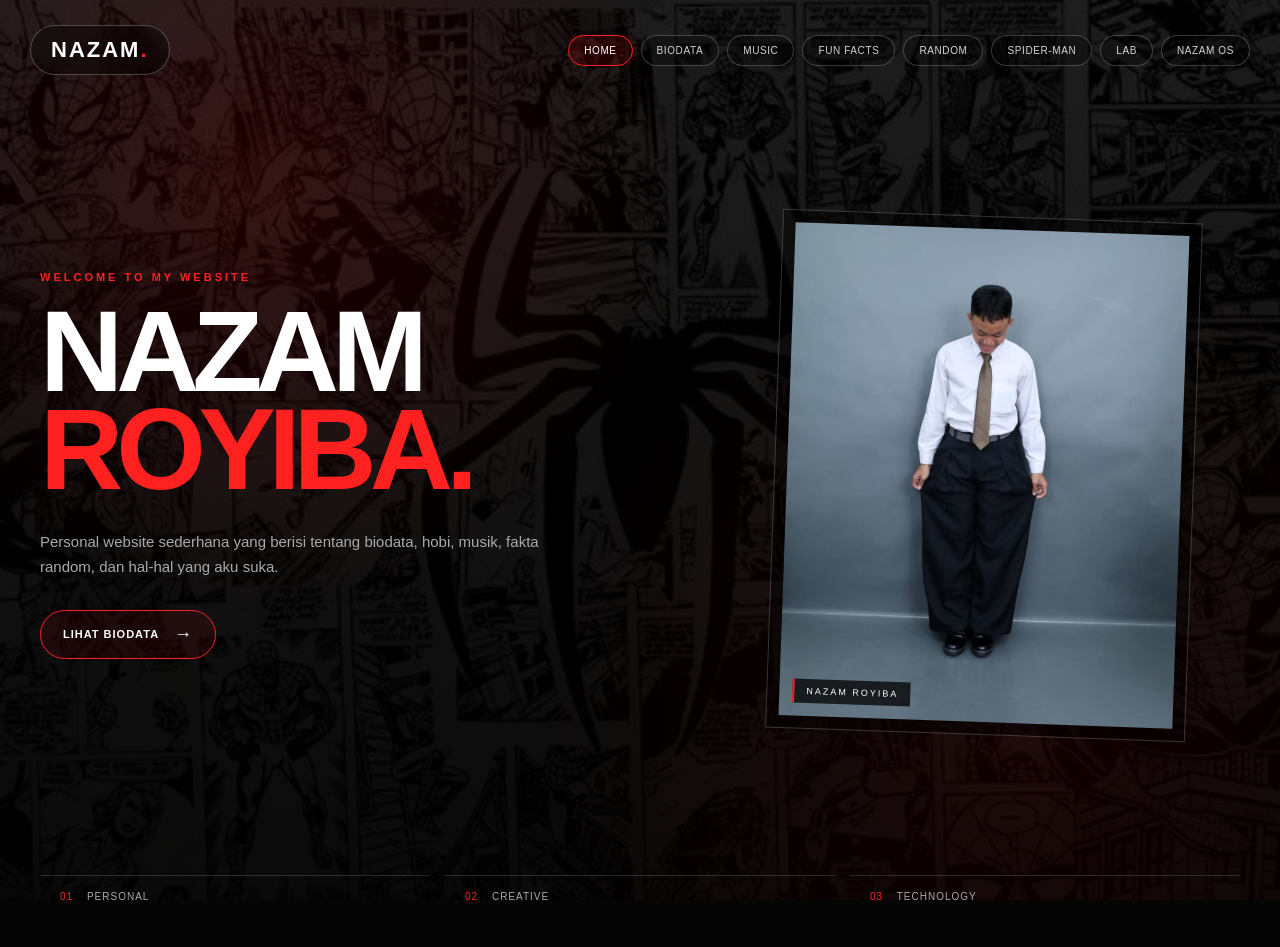
==== index.html @ 6aa71394 "Add files via upload" ====
<!DOCTYPE html>
<html lang="id">
<head>
    <meta charset="UTF-8">
    <meta name="viewport" content="width=device-width, initial-scale=1.0">

    <title>NAZAM. | Home</title>

    <link rel="stylesheet" href="style.css">
</head>

<body>

<header class="header">

    <div class="logo">
        NAZAM<span>.</span>
    </div>

    <nav class="navbar">
        <a href="index.html" class="active">HOME</a>
        <a href="biodata.html">BIODATA</a>
        <a href="music.html">MUSIC</a>
        <a href="funfacts.html">FUN FACTS</a>
        <a href="random.html">RANDOM</a>
        <a href="spiderman.html">SPIDER-MAN</a>
        <a href="experiment.html">LAB</a>
        <a href="os.html">NAZAM OS</a>
    </nav>

</header>


<main class="home">

    <section class="home-hero">

        <div class="home-text">

            <p class="small-text">
                WELCOME TO MY WEBSITE
            </p>

            <h1>
                NAZAM<br>
                <span>ROYIBA.</span>
            </h1>

            <p class="home-description">
                Personal website sederhana yang berisi tentang
                biodata, hobi, musik, fakta random, dan hal-hal
                yang aku suka.
            </p>

            <a href="biodata.html" class="bio-button">
                LIHAT BIODATA
                <span>→</span>
            </a>

        </div>


        <div class="home-image">

            <div class="image-frame">

                <img src="image.png" alt="Foto Nazam">

                <div class="image-label">
                    NAZAM ROYIBA
                </div>

            </div>

        </div>

    </section>


    <section class="home-bottom">

        <div>
            <span>01</span>
            PERSONAL
        </div>

        <div>
            <span>02</span>
            CREATIVE
        </div>

        <div>
            <span>03</span>
            TECHNOLOGY
        </div>

    </section>

</main>


<script src="script.js"></script>

</body>
</html>
---- style.css ----
/* =====================================================
   NAZAM WEBSITE
   GLOBAL CSS
   LAPTOP + TABLET + HP
===================================================== */

* {
    margin: 0;
    padding: 0;
    box-sizing: border-box;
}

html {
    scroll-behavior: smooth;
}

body {
    min-height: 100vh;

    color: white;

    font-family:
        Arial,
        Helvetica,
        sans-serif;

    background: #050505;

    overflow-x: hidden;
}


/* =====================================================
   BACKGROUND
===================================================== */

body::before {
    content: "";

    position: fixed;
    inset: 0;

    background:
        linear-gradient(
            rgba(0,0,0,.70),
            rgba(0,0,0,.90)
        ),
        url("./spiderman-bg.jpg");

    background-size: cover;
    background-position: center;

    z-index: -2;
}


body::after {
    content: "";

    position: fixed;
    inset: 0;

    background:
        radial-gradient(
            circle at 20% 20%,
            rgba(255,0,0,.13),
            transparent 35%
        ),
        radial-gradient(
            circle at 80% 80%,
            rgba(255,0,0,.08),
            transparent 40%
        );

    z-index: -1;

    pointer-events: none;
}


/* =====================================================
   HEADER
===================================================== */

.header {

    width: min(
        1320px,
        calc(100% - 60px)
    );

    margin: 25px auto 0;

    display: flex;

    align-items: center;

    justify-content: space-between;

    gap: 20px;

    position: relative;

    z-index: 100;
}


/* LOGO */

.logo {

    flex-shrink: 0;

    color: white;

    font-size: 22px;

    font-weight: 700;

    letter-spacing: 2px;

    padding: 11px 20px;

    border:
        1px solid
        rgba(255,255,255,.25);

    border-radius: 30px;

    background:
        rgba(0,0,0,.35);

    backdrop-filter: blur(10px);
}


.logo span {
    color: #ff2020;
}


/* NAVBAR */

.navbar {

    display: flex;

    align-items: center;

    justify-content: flex-end;

    gap: 8px;

    margin-left: auto;

    overflow-x: auto;

    scrollbar-width: none;
}


.navbar::-webkit-scrollbar {
    display: none;
}


.navbar a {

    flex-shrink: 0;

    color:
        rgba(255,255,255,.82);

    text-decoration: none;

    font-size: 10px;

    letter-spacing: .6px;

    padding: 9px 15px;

    border:
        1px solid
        rgba(255,255,255,.22);

    border-radius: 25px;

    background:
        rgba(0,0,0,.28);

    transition: .25s ease;
}


.navbar a:hover,
.navbar a.active {

    color: white;

    border-color: #ff2020;

    background:
        rgba(255,0,0,.12);

    box-shadow:
        0 0 15px
        rgba(255,0,0,.22);
}


/* =====================================================
   HOME
===================================================== */

.home {

    width: min(
        1200px,
        calc(100% - 60px)
    );

    margin: auto;
}


.home-hero {

    min-height:
        calc(100vh - 100px);

    display: grid;

    grid-template-columns:
        1.1fr .9fr;

    align-items: center;

    gap: 60px;
}


/* TEXT */

.home-text {
    padding-bottom: 20px;
}


.small-text {

    color: #ff2020;

    font-size: 11px;

    font-weight: 700;

    letter-spacing: 3px;

    margin-bottom: 20px;
}


.home-text h1 {

    font-size:
        clamp(60px, 9vw, 125px);

    line-height: .85;

    letter-spacing: -7px;
}


.home-text h1 span {
    color: #ff2020;
}


.home-description {

    max-width: 520px;

    margin-top: 30px;

    color: #aaa;

    line-height: 1.7;

    font-size: 15px;
}


/* BUTTON */

.bio-button {

    display: inline-flex;

    align-items: center;

    gap: 15px;

    margin-top: 30px;

    padding: 13px 22px;

    color: white;

    text-decoration: none;

    font-size: 11px;

    font-weight: 700;

    letter-spacing: 1px;

    border:
        1px solid #ff2020;

    border-radius: 30px;

    background:
        rgba(255,0,0,.08);

    transition: .3s ease;
}


.bio-button span {
    font-size: 18px;
}


.bio-button:hover {

    background: #ff2020;

    box-shadow:
        0 0 25px
        rgba(255,0,0,.35);

    transform:
        translateY(-2px);
}


/* =====================================================
   HOME IMAGE
===================================================== */

.home-image {

    display: flex;

    justify-content: center;
}


.image-frame {

    width: min(
        420px,
        100%
    );

    position: relative;

    padding: 12px;

    border:
        1px solid
        rgba(255,255,255,.2);

    background:
        rgba(0,0,0,.4);

    transform:
        rotate(2deg);

    transition: .4s ease;
}


.image-frame:hover {

    transform:
        rotate(0deg)
        scale(1.02);

    border-color:
        #ff2020;
}


.image-frame img {

    width: 100%;

    aspect-ratio: 4 / 5;

    object-fit: cover;

    display: block;

    filter:
        saturate(.9)
        contrast(1.05);
}


.image-label {

    position: absolute;

    left: 25px;

    bottom: 25px;

    padding: 7px 12px;

    font-size: 9px;

    letter-spacing: 2px;

    background:
        rgba(0,0,0,.75);

    border-left:
        2px solid #ff2020;
}


/* =====================================================
   HOME BOTTOM
===================================================== */

.home-bottom {

    display: grid;

    grid-template-columns:
        repeat(3,1fr);

    gap: 15px;

    padding-bottom: 30px;
}


.home-bottom div {

    padding: 15px 20px;

    border-top:
        1px solid
        rgba(255,255,255,.15);

    color: #aaa;

    font-size: 10px;

    letter-spacing: 1px;
}


.home-bottom span {

    color: #ff2020;

    margin-right: 10px;
}


/* =====================================================
   CARD GLOBAL
===================================================== */

.card {

    background:
        rgba(10,10,10,.68);

    border:
        1px solid
        rgba(255,255,255,.12);

    border-radius: 18px;

    padding: 25px;

    backdrop-filter:
        blur(12px);

    transition: .3s ease;
}


.card:hover {

    border-color:
        rgba(255,30,30,.5);

    transform:
        translateY(-4px);

    box-shadow:
        0 10px 35px
        rgba(0,0,0,.4);
}


/* =====================================================
   IMAGE GLOBAL
===================================================== */

img {

    max-width: 100%;

    height: auto;

    display: block;
}


/* =====================================================
   TABLET
===================================================== */

@media (max-width: 1000px) {

    .header {

        width:
            calc(100% - 40px);

        flex-direction:
            column;

        align-items:
            stretch;

        gap: 15px;
    }


    .logo {

        align-self:
            flex-start;
    }


    .navbar {

        width: 100%;

        justify-content:
            flex-start;

        margin-left: 0;

        padding-bottom: 5px;
    }


    .home {

        width:
            calc(100% - 40px);
    }


    .home-hero {

        gap: 35px;
    }
}


/* =====================================================
   HP
===================================================== */

@media (max-width: 700px) {

    body {
        font-size: 14px;
    }


    .header {

        width:
            calc(100% - 24px);

        margin-top: 15px;

        gap: 12px;
    }


    .logo {

        font-size: 18px;

        padding:
            9px 16px;
    }


    .navbar {

        gap: 6px;

        justify-content:
            flex-start;
    }


    .navbar a {

        font-size: 8px;

        padding:
            8px 11px;

        letter-spacing:
            .4px;
    }


    .home {

        width:
            calc(100% - 24px);
    }


    .home-hero {

        min-height:
            auto;

        display: flex;

        flex-direction:
            column;

        align-items:
            stretch;

        gap: 45px;

        padding:
            65px 0 40px;
    }


    .home-text {
        text-align:
            center;
    }


    .small-text {
        font-size: 9px;

        letter-spacing: 2px;
    }


    .home-text h1 {

        font-size:
            clamp(
                55px,
                18vw,
                90px
            );

        letter-spacing:
            -5px;
    }


    .home-description {

        margin:
            25px auto 0;

        max-width:
            450px;

        font-size:
            13px;
    }


    .bio-button {
        margin-top: 25px;
    }


    .home-image {

        width: 100%;
    }


    .image-frame {

        width:
            min(330px, 90%);

        margin:
            auto;
    }


    .home-bottom {

        grid-template-columns:
            1fr;

        padding-bottom:
            25px;
    }
}


/* =====================================================
   HP KECIL
===================================================== */

@media (max-width: 380px) {

    .header {

        width:
            calc(100% - 18px);
    }


    .home {

        width:
            calc(100% - 18px);
    }


    .logo {

        font-size:
            16px;
    }


    .navbar a {

        font-size:
            7px;

        padding:
            7px 9px;
    }
}
/* =====================================================
   ULTIMATE EASTER EGG
   ===================================================== */

#secretOverlay {

    position: fixed;

    inset: 0;

    z-index: 999999;

    display: flex;

    align-items: center;

    justify-content: center;

    background:
        radial-gradient(
            circle,
            rgba(120,0,0,.25),
            #000 65%
        );

    animation: secretAppear .4s ease forwards;

}


/* CRT SCANLINES */

#secretOverlay::before {

    content: "";

    position: absolute;

    inset: 0;

    pointer-events: none;

    background:
        repeating-linear-gradient(
            0deg,
            rgba(255,255,255,.025) 0px,
            rgba(255,255,255,.025) 1px,
            transparent 1px,
            transparent 4px
        );

}


/* RED FLASH */

#secretOverlay::after {

    content: "";

    position: absolute;

    inset: 0;

    background: #ff0000;

    opacity: 0;

    animation: secretFlash 4s;
}


/* TERMINAL */

.secret-terminal {

    position: relative;

    z-index: 5;

    width: min(650px, calc(100% - 40px));

    padding: 30px;

    border: 1px solid rgba(255,0,0,.5);

    background: rgba(5,0,0,.92);

    box-shadow:
        0 0 30px rgba(255,0,0,.3),
        0 0 100px rgba(255,0,0,.1);

    animation: terminalEnter .8s cubic-bezier(.2,.8,.2,1);
}


/* TOP */

.secret-top {

    display: flex;

    justify-content: space-between;

    padding-bottom: 15px;

    border-bottom: 1px solid rgba(255,0,0,.2);

    color: #ff3030;

    font-family: monospace;

    font-size: 9px;

    letter-spacing: 2px;
}


/* CONTENT */

.secret-content {

    padding: 45px 10px;

    font-family: monospace;

    line-height: 2;

    color: #888;

}


.secret-symbol {

    margin-bottom: 30px;

    color: #ff2020;

    font-size: 70px;

    text-align: center;

    text-shadow:
        0 0 15px #ff2020,
        0 0 50px rgba(255,0,0,.7);

    animation:
        secretPulse 1s infinite,
        secretSpin 4s linear infinite;
}


.secret-line {

    opacity: 0;

    animation: lineAppear .5s forwards;
}


.secret-line:nth-child(2) {
    animation-delay: .7s;
}

.secret-line:nth-child(3) {
    animation-delay: 1.3s;
}

.secret-line:nth-child(4) {
    animation-delay: 1.9s;
}


.secret-warning {

    margin-top: 20px;

    color: #ff2020;

    opacity: 0;

    text-shadow: 0 0 10px #ff2020;

    animation: warningAppear .5s 2.6s forwards;
}


/* LOADING */

.secret-loading {

    height: 3px;

    background: #160000;

    overflow: hidden;
}


.secret-loading i {

    display: block;

    width: 0%;

    height: 100%;

    background: #ff2020;

    box-shadow: 0 0 15px #ff2020;

    animation: secretLoading 4s linear forwards;
}


/* GLITCH */

.secret-glitch {

    animation: screenGlitch .15s infinite;
}


/* ANIMATIONS */

@keyframes secretAppear {

    from {
        opacity: 0;
    }

    to {
        opacity: 1;
    }

}


@keyframes terminalEnter {

    from {
        transform:
            scale(.7)
            translateY(30px);

        filter: blur(15px);

        opacity: 0;
    }

    to {
        transform:
            scale(1)
            translateY(0);

        filter: blur(0);

        opacity: 1;
    }

}


@keyframes secretFlash {

    0%, 10%, 20%, 30%, 100% {
        opacity: 0;
    }

    5%, 15% {
        opacity: .08;
    }

}


@keyframes secretPulse {

    50% {
        transform: scale(1.15);
    }

}


@keyframes secretSpin {

    to {
        transform: rotate(360deg);
    }

}


@keyframes lineAppear {

    to {
        opacity: 1;
    }

}


@keyframes warningAppear {

    to {
        opacity: 1;
    }

}


@keyframes secretLoading {

    to {
        width: 100%;
    }

}


@keyframes screenGlitch {

    0% {
        transform: translate(0);
    }

    25% {
        transform: translate(-2px, 1px);
    }

    50% {
        transform: translate(2px, -1px);
    }

    75% {
        transform: translate(-1px, -2px);
    }

    100% {
        transform: translate(0);
    }

}
/* =====================================================
   NAZAM // ULTIMATE SECRET EVENT
   ===================================================== */

#ultimateSecret {

    position: fixed;

    inset: 0;

    z-index: 9999999;

    overflow: hidden;

    background:
        radial-gradient(
            circle at center,
            #180000 0%,
            #050000 35%,
            #000 75%
        );

    color: white;

    font-family: monospace;

    animation: secretFadeIn .4s ease;
}


/* ===============================
   SCANLINES
   =============================== */

.secret-noise {

    position: absolute;

    inset: 0;

    pointer-events: none;

    opacity: .2;

    background:
        repeating-linear-gradient(
            0deg,
            transparent 0px,
            transparent 3px,
            rgba(255,255,255,.04) 4px
        );

    animation: noiseMove .15s infinite;
}


@keyframes noiseMove {

    0% {
        transform: translateY(0);
    }

    50% {
        transform: translateY(2px);
    }

    100% {
        transform: translateY(0);
    }

}


/* ===============================
   RED SCAN
   =============================== */

.secret-scan {

    position: absolute;

    width: 100%;

    height: 2px;

    top: -10px;

    background: #ff2020;

    box-shadow:
        0 0 10px #ff2020,
        0 0 40px #ff2020,
        0 0 100px rgba(255,0,0,.8);

    animation: scanScreen 2.5s linear infinite;
}


@keyframes scanScreen {

    to {
        top: 110%;
    }

}


/* ===============================
   GRID
   =============================== */

.secret-grid {

    position: absolute;

    inset: -50%;

    opacity: .12;

    background-image:
        linear-gradient(
            rgba(255,0,0,.3) 1px,
            transparent 1px
        ),
        linear-gradient(
            90deg,
            rgba(255,0,0,.3) 1px,
            transparent 1px
        );

    background-size: 60px 60px;

    transform:
        perspective(400px)
        rotateX(60deg);

    animation: gridMove 5s linear infinite;
}


@keyframes gridMove {

    to {
        transform:
            perspective(400px)
            rotateX(60deg)
            translateY(60px);
    }

}


/* ===============================
   TOP BAR
   =============================== */

.secret-top-bar {

    position: absolute;

    top: 25px;

    left: 30px;
    right: 30px;

    display: flex;

    justify-content: space-between;

    color: #ff3030;

    font-size: 9px;

    letter-spacing: 3px;

    opacity: .7;
}


/* ===============================
   CENTER REACTOR
   =============================== */

.secret-center {

    position: absolute;

    top: 50%;
    left: 50%;

    width: 400px;
    height: 400px;

    transform:
        translate(-50%, -50%);

    display: grid;

    place-items: center;
}


.secret-ring {

    position: absolute;

    border-radius: 50%;

    border: 1px solid rgba(255,0,0,.3);
}


.ring-a {

    width: 180px;
    height: 180px;

    border-top-color: #ff2020;

    animation:
        secretSpin 3s linear infinite;
}


.ring-b {

    width: 280px;
    height: 280px;

    border-right-color: #ff2020;

    border-style: dashed;

    animation:
        secretSpinReverse 6s linear infinite;
}


.ring-c {

    width: 370px;
    height: 370px;

    border-color: rgba(255,0,0,.12);

    animation:
        secretSpin 15s linear infinite;
}


.secret-target {

    width: 90px;
    height: 90px;

    border: 1px solid #ff2020;

    border-radius: 50%;

    display: grid;

    place-items: center;

    color: #ff2020;

    font-size: 35px;

    box-shadow:
        0 0 20px rgba(255,0,0,.4),
        inset 0 0 20px rgba(255,0,0,.15);

    animation: targetPulse 1s infinite;
}


@keyframes targetPulse {

    50% {
        transform: scale(1.1);

        box-shadow:
            0 0 40px rgba(255,0,0,.6),
            inset 0 0 30px rgba(255,0,0,.3);
    }

}


@keyframes secretSpin {

    to {
        transform: rotate(360deg);
    }

}


@keyframes secretSpinReverse {

    to {
        transform: rotate(-360deg);
    }

}


/* ===============================
   MESSAGE
   =============================== */

.secret-message {

    position: absolute;

    top: 20%;

    left: 0;
    right: 0;

    text-align: center;

    z-index: 5;
}


#secretAccess {

    color: #ff2020;

    font-size: clamp(30px, 6vw, 70px);

    font-weight: 900;

    letter-spacing: 8px;

    text-shadow:
        0 0 10px #ff2020,
        0 0 40px rgba(255,0,0,.5);

    animation: accessFlicker .7s infinite;
}


#secretAccess.granted {

    color: #fff;

    text-shadow:
        0 0 10px #fff,
        0 0 30px #ff2020,
        0 0 70px #ff2020;

    animation:
        accessGranted .8s ease;
}


.secret-message small {

    display: block;

    margin-top: 15px;

    color: #555;

    font-size: 9px;

    letter-spacing: 4px;
}


@keyframes accessFlicker {

    0%, 100% {
        opacity: 1;
    }

    45% {
        opacity: .4;
    }

    50% {
        opacity: 1;
    }

}


@keyframes accessGranted {

    0% {
        transform: scale(.5);
        opacity: 0;
        filter: blur(15px);
    }

    100% {
        transform: scale(1);
        opacity: 1;
        filter: blur(0);
    }

}


/* ===============================
   TERMINAL
   =============================== */

.secret-terminal {

    position: absolute;

    bottom: 35px;

    left: 35px;

    width: 330px;

    padding: 15px;

    border-left: 1px solid #ff2020;

    background: rgba(0,0,0,.5);

    color: #555;

    font-size: 8px;

    line-height: 1.9;
}


.terminal-title {

    color: #ff2020;

    margin-bottom: 8px;

    letter-spacing: 2px;
}


/* ===============================
   NAZAM
   =============================== */

.secret-name {

    position: absolute;

    right: 35px;

    bottom: 35px;

    color: white;

    font-size: 30px;

    font-weight: 900;

    letter-spacing: 5px;

    opacity: 0;

    transform: translateX(40px);

    transition: 1s ease;

}


.secret-name span {

    color: #ff2020;
}


.secret-name.show {

    opacity: 1;

    transform: translateX(0);

    text-shadow:
        0 0 15px rgba(255,0,0,.5);
}


/* ===============================
   COUNTDOWN
   =============================== */

.secret-count {

    position: absolute;

    left: 50%;

    bottom: 12%;

    transform: translateX(-50%);

    color: #ff2020;

    font-size: 14px;

    letter-spacing: 8px;

    text-shadow:
        0 0 15px #ff2020;
}


/* ===============================
   PROGRESS
   =============================== */

.secret-progress {

    position: absolute;

    bottom: 0;

    left: 0;

    width: 100%;

    height: 3px;

    background: #160000;
}


.secret-progress i {

    display: block;

    width: 0%;

    height: 100%;

    background: #ff2020;

    box-shadow:
        0 0 15px #ff2020;

    animation:
        secretProgress 8s linear forwards;
}


@keyframes secretProgress {

    to {
        width: 100%;
    }

}


/* ===============================
   FINAL GLITCH
   =============================== */

#ultimateSecret.final-glitch {

    animation:
        finalShake .08s infinite;
}


#ultimateSecret.final-glitch::after {

    content: "";

    position: absolute;

    inset: 0;

    background: white;

    opacity: 0;

    animation: finalFlash .5s;
}


@keyframes finalShake {

    0% {
        transform: translate(0);
    }

    25% {
        transform: translate(-8px, 3px);
    }

    50% {
        transform: translate(8px, -3px);
    }

    75% {
        transform: translate(-4px, -2px);
    }

    100% {
        transform: translate(0);
    }

}


@keyframes finalFlash {

    0% {
        opacity: 0;
    }

    30% {
        opacity: .8;
    }

    100% {
        opacity: 0;
    }

}


/* ===============================
   MOBILE
   =============================== */

@media (max-width: 700px) {

    .secret-center {

        width: 280px;
        height: 280px;
    }

    .ring-a {

        width: 130px;
        height: 130px;
    }

    .ring-b {

        width: 200px;
        height: 200px;
    }

    .ring-c {

        width: 270px;
        height: 270px;
    }

    .secret-terminal {

        left: 20px;
        bottom: 25px;

        width: calc(100% - 40px);

        font-size: 7px;
    }

    .secret-name {

        right: 20px;
        bottom: 150px;

        font-size: 22px;
    }

    .secret-top-bar {

        left: 15px;
        right: 15px;

        font-size: 7px;
    }

    #secretAccess {

        font-size: 30px;

        letter-spacing: 4px;
    }

}
/* =====================================================
   NAZAM // SECRET DIMENSION
   ===================================================== */

#secretDimension {

    position: fixed;

    inset: 0;

    z-index: 99999999;

    overflow: hidden;

    background:
        radial-gradient(
            circle at center,
            #180000 0%,
            #050000 28%,
            #000 70%
        );

    color: white;

    font-family: monospace;

    animation:
        dimensionAppear .8s ease;
}


/* =====================================================
   STARS
   ===================================================== */

.dimension-stars {

    position: absolute;

    inset: 0;

    background-image:

        radial-gradient(
            1px 1px,
            rgba(255,255,255,.7),
            transparent
        ),

        radial-gradient(
            1px 1px,
            rgba(255,0,0,.6),
            transparent
        );

    background-size:
        90px 90px,
        140px 140px;

    animation:
        starsMove 20s linear infinite;

    opacity: .5;
}


@keyframes starsMove {

    from {
        transform: scale(1);
    }

    to {
        transform: scale(1.2);
    }

}


/* =====================================================
   NOISE
   ===================================================== */

.dimension-noise {

    position: absolute;

    inset: 0;

    pointer-events: none;

    opacity: .15;

    background:
        repeating-linear-gradient(
            0deg,
            transparent 0px,
            transparent 3px,
            rgba(255,255,255,.05) 4px
        );

    animation:
        dimensionNoise .1s infinite;
}


@keyframes dimensionNoise {

    0% {
        transform: translateY(0);
    }

    50% {
        transform: translateY(2px);
    }

    100% {
        transform: translateY(0);
    }

}


/* =====================================================
   VIGNETTE
   ===================================================== */

.dimension-vignette {

    position: absolute;

    inset: 0;

    pointer-events: none;

    background:
        radial-gradient(
            circle,
            transparent 20%,
            rgba(0,0,0,.8) 100%
        );
}


/* =====================================================
   PORTAL
   ===================================================== */

.dimension-portal {

    position: absolute;

    top: 50%;
    left: 50%;

    width: 420px;
    height: 420px;

    transform:
        translate(-50%, -50%);

    display: grid;

    place-items: center;

    transition:
        transform 1.2s cubic-bezier(.2,.8,.1,1);
}


.portal-ring {

    position: absolute;

    border-radius: 50%;

    border: 1px solid rgba(255,0,0,.25);

    transition:
        .8s ease;
}


.portal-ring-1 {

    width: 150px;
    height: 150px;

    border-top-color:
        #ff2020;

    animation:
        portalSpin 3s linear infinite;
}


.portal-ring-2 {

    width: 260px;
    height: 260px;

    border-right-color:
        #ff2020;

    border-style: dashed;

    animation:
        portalSpinReverse 6s linear infinite;
}


.portal-ring-3 {

    width: 390px;
    height: 390px;

    border-color:
        rgba(255,0,0,.1);

    animation:
        portalSpin 15s linear infinite;
}


.portal-core {

    width: 80px;
    height: 80px;

    border-radius: 50%;

    display: grid;

    place-items: center;

    background:
        radial-gradient(
            circle,
            #ff5555,
            #500000 45%,
            #000 75%
        );

    border:
        1px solid #ff2020;

    color: white;

    font-size: 30px;

    box-shadow:

        0 0 20px #ff2020,

        0 0 60px
        rgba(255,0,0,.6),

        0 0 130px
        rgba(255,0,0,.25);

    animation:
        portalPulse 1.5s infinite;

    z-index: 5;
}


@keyframes portalSpin {

    to {
        transform:
            rotate(360deg);
    }

}


@keyframes portalSpinReverse {

    to {
        transform:
            rotate(-360deg);
    }

}


@keyframes portalPulse {

    50% {

        transform:
            scale(1.2);

        box-shadow:

            0 0 40px #ff2020,

            0 0 100px
            rgba(255,0,0,.8),

            0 0 160px
            rgba(255,0,0,.4);
    }

}


/* =====================================================
   PORTAL POWER
   ===================================================== */

.dimension-portal.portal-power {

    transform:
        translate(-50%, -50%)
        scale(1.2);
}


.dimension-portal.portal-power
.portal-ring {

    border-color:
        rgba(255,0,0,.8);

    box-shadow:
        0 0 20px rgba(255,0,0,.5);
}


/* =====================================================
   PORTAL OPEN
   ===================================================== */

.dimension-portal.portal-open {

    transform:
        translate(-50%, -50%)
        scale(8);

    filter:
        blur(2px);
}


.dimension-portal.portal-open
.portal-core {

    box-shadow:

        0 0 50px white,

        0 0 150px #ff2020,

        0 0 300px #ff2020;
}


/* =====================================================
   STATUS
   ===================================================== */

.dimension-status {

    position: absolute;

    top: 35px;

    left: 50%;

    transform:
        translateX(-50%);

    color: #ff2020;

    font-size: 9px;

    letter-spacing: 5px;

    white-space: nowrap;

    opacity: .7;
}


/* =====================================================
   MAIN MESSAGE
   ===================================================== */

.dimension-message {

    position: absolute;

    top: 18%;

    left: 0;
    right: 0;

    text-align: center;

    z-index: 10;
}


#dimensionText {

    font-size:
        clamp(25px, 5vw, 65px);

    font-weight: 900;

    letter-spacing: 5px;

    color: #555;

    transition:
        1s ease;
}


#dimensionText.dimension-reveal {

    color: white;

    text-shadow:

        0 0 10px white,

        0 0 30px #ff2020,

        0 0 80px rgba(255,0,0,.7);
}


.dimension-message small {

    display: block;

    margin-top: 18px;

    color: #555;

    font-size: 8px;

    letter-spacing: 4px;
}


/* =====================================================
   TERMINAL
   ===================================================== */

.dimension-terminal {

    position: absolute;

    left: 30px;

    bottom: 30px;

    width: 360px;

    padding: 18px;

    border-left:
        1px solid #ff2020;

    background:
        rgba(0,0,0,.55);

    color: #555;

    font-size: 8px;

    line-height: 1.9;

    z-index: 20;
}


.dimension-terminal-title {

    color: #ff2020;

    margin-bottom: 10px;

    letter-spacing: 3px;
}


/* =====================================================
   SECRET ID
   ===================================================== */

.dimension-id {

    position: absolute;

    right: 30px;

    bottom: 30px;

    color: #333;

    font-size: 9px;

    letter-spacing: 4px;
}


/* =====================================================
   SCAN LINE
   ===================================================== */

.dimension-scan-line {

    position: absolute;

    left: 0;

    width: 100%;

    height: 1px;

    background: #ff2020;

    box-shadow:
        0 0 20px #ff2020;

    animation:
        dimensionScan 3s linear infinite;

    opacity: .5;
}


@keyframes dimensionScan {

    from {
        top: -5%;
    }

    to {
        top: 105%;
    }

}


/* =====================================================
   FINAL
   ===================================================== */

#dimensionFinal {

    position: absolute;

    inset: 0;

    display: grid;

    place-items: center;

    z-index: 50;

    pointer-events: none;

    opacity: 0;

    transform:
        scale(.5);

    transition:
        1s ease;
}


#dimensionFinal strong {

    font-size:
        clamp(25px, 5vw, 70px);

    letter-spacing: 6px;

    color: white;

    text-shadow:

        0 0 15px white,

        0 0 40px #ff2020,

        0 0 100px #ff2020;
}


#dimensionFinal.show {

    opacity: 1;

    transform:
        scale(1);
}


/* =====================================================
   COLLAPSE
   ===================================================== */

#secretDimension.dimension-collapse {

    animation:
        dimensionCollapse .9s
        cubic-bezier(.8,0,.9,.2)
        forwards;
}


@keyframes dimensionCollapse {

    0% {
        transform: scale(1);
        opacity: 1;
    }

    60% {
        transform: scale(1.05);
        opacity: 1;
    }

    100% {
        transform: scale(0);
        opacity: 0;
    }

}


@keyframes dimensionAppear {

    from {
        opacity: 0;
    }

    to {
        opacity: 1;
    }

}


/* =====================================================
   MOBILE
   ===================================================== */

@media (max-width: 700px) {

    .dimension-portal {

        width: 300px;
        height: 300px;
    }


    .portal-ring-1 {

        width: 110px;
        height: 110px;
    }


    .portal-ring-2 {

        width: 190px;
        height: 190px;
    }


    .portal-ring-3 {

        width: 280px;
        height: 280px;
    }


    .dimension-terminal {

        left: 15px;
        bottom: 20px;

        width:
            calc(100% - 30px);

        font-size: 7px;
    }


    .dimension-id {

        display: none;
    }


    .dimension-status {

        font-size: 7px;

        letter-spacing: 3px;
    }


    #dimensionText {

        font-size: 30px;

        letter-spacing: 3px;
    }

}
/* =========================================================
   NAZAM // CLASSIFIED ARCHIVE
   ========================================================= */

#classifiedArchive {

    position: fixed;
    inset: 0;

    z-index: 99999999;

    overflow: hidden;

    background:
        radial-gradient(
            circle at center,
            #170000 0%,
            #050000 40%,
            #000 100%
        );

    color: white;

    font-family: monospace;

    animation:
        archiveAppear .5s ease;

}


/* =========================================================
   BACKGROUND
   ========================================================= */

.archive-noise {

    position: absolute;
    inset: 0;

    pointer-events: none;

    opacity: .15;

    background:
        repeating-linear-gradient(
            0deg,
            transparent 0px,
            transparent 3px,
            rgba(255,255,255,.05) 4px
        );

    animation:
        archiveNoise .1s infinite;

}


.archive-grid {

    position: absolute;
    inset: -50%;

    opacity: .08;

    background-image:
        linear-gradient(
            rgba(255,0,0,.4) 1px,
            transparent 1px
        ),
        linear-gradient(
            90deg,
            rgba(255,0,0,.4) 1px,
            transparent 1px
        );

    background-size: 70px 70px;

    transform:
        perspective(500px)
        rotateX(60deg);

    animation:
        archiveGrid 8s linear infinite;

}


.archive-scan {

    position: absolute;

    width: 100%;
    height: 2px;

    top: -10px;

    background: #ff2020;

    box-shadow:
        0 0 10px #ff2020,
        0 0 40px #ff2020;

    animation:
        archiveScan 3s linear infinite;

    z-index: 50;

}


@keyframes archiveScan {

    to {
        top: 110%;
    }

}


@keyframes archiveNoise {

    50% {
        transform:
            translateY(2px);
    }

}


@keyframes archiveGrid {

    to {
        transform:
            perspective(500px)
            rotateX(60deg)
            translateY(70px);
    }

}


/* =========================================================
   TOP BAR
   ========================================================= */

.archive-top {

    position: absolute;

    top: 25px;
    left: 30px;
    right: 30px;

    display: flex;

    justify-content:
        space-between;

    color: #ff2020;

    font-size: 9px;

    letter-spacing: 3px;

    opacity: .7;

    z-index: 100;

}


.archive-id {

    position: absolute;

    right: 30px;
    bottom: 20px;

    color: #333;

    font-size: 8px;

    letter-spacing: 3px;

}


/* =========================================================
   STAGES
   ========================================================= */

.archive-stage {

    position: absolute;

    inset: 0;

    display: grid;

    place-items: center;

    opacity: 0;

    pointer-events: none;

    transform:
        scale(.85);

    transition:
        opacity .8s ease,
        transform .8s ease;

    z-index: 10;

}


.archive-stage.active {

    opacity: 1;

    pointer-events: auto;

    transform:
        scale(1);

}


/* =========================================================
   BREACH
   ========================================================= */

.stage-breach {

    text-align: center;

}


.warning-symbol {

    width: 90px;
    height: 90px;

    margin:
        0 auto 30px;

    display: grid;

    place-items: center;

    border:
        2px solid #ff2020;

    color: #ff2020;

    font-size: 55px;

    transform:
        rotate(45deg);

    box-shadow:
        0 0 40px
        rgba(255,0,0,.5);

    animation:
        warningPulse .6s infinite;

}


.warning-symbol::first-letter {
    transform:
        rotate(-45deg);
}


.stage-breach h1 {

    color: #ff2020;

    font-size:
        clamp(28px,5vw,65px);

    letter-spacing: 7px;

    text-shadow:
        0 0 20px #ff2020;

}


.stage-breach p {

    color: #888;

    letter-spacing: 5px;

}


.stage-breach small {

    color: #444;

    letter-spacing: 3px;

}


@keyframes warningPulse {

    50% {

        box-shadow:
            0 0 80px
            rgba(255,0,0,.9);

        transform:
            rotate(45deg)
            scale(1.08);

    }

}


/* =========================================================
   SCANNER
   ========================================================= */

.scanner-circle {

    width: 260px;
    height: 260px;

    border:
        1px solid
        rgba(255,0,0,.4);

    border-radius: 50%;

    display: grid;

    place-items: center;

    position: relative;

    box-shadow:
        0 0 80px
        rgba(255,0,0,.15);

}


.scanner-circle::before,
.scanner-circle::after {

    content: "";

    position: absolute;

    border-radius: 50%;

    border:
        1px dashed
        rgba(255,0,0,.25);

}


.scanner-circle::before {

    inset: 30px;

}


.scanner-circle::after {

    inset: 70px;

}


.scanner-circle span {

    color: #ff2020;

    font-size: 12px;

    letter-spacing: 5px;

}


.scanner-line {

    position: absolute;

    width: 100%;
    height: 1px;

    background: #ff2020;

    box-shadow:
        0 0 15px #ff2020;

    animation:
        scannerRotate 2s linear infinite;

}


@keyframes scannerRotate {

    from {
        transform:
            rotate(0deg);
    }

    to {
        transform:
            rotate(360deg);
    }

}


.scan-text {

    position: absolute;

    margin-top: 360px;

    color: #555;

    font-size: 9px;

    line-height: 2;

}


/* =========================================================
   IDENTITY
   ========================================================= */

.identity-box {

    width: 420px;

    padding: 30px;

    border:
        1px solid
        rgba(255,0,0,.35);

    background:
        rgba(10,0,0,.75);

    box-shadow:
        0 0 60px
        rgba(255,0,0,.12);

}


.identity-header {

    color: #ff2020;

    font-size: 9px;

    letter-spacing: 4px;

    padding-bottom: 15px;

    border-bottom:
        1px solid
        rgba(255,0,0,.2);

}


.identity-name {

    font-size: 30px;

    font-weight: 900;

    letter-spacing: 4px;

    margin: 25px 0;

}


.identity-row {

    display: flex;

    justify-content:
        space-between;

    padding: 10px 0;

    color: #555;

    border-bottom:
        1px solid
        rgba(255,255,255,.04);

}


.identity-row b {

    color: #ff2020;

}


/* =========================================================
   DIGITAL CLONE
   ========================================================= */

.clone-container {

    width: 360px;
    height: 420px;

    position: relative;

    display: grid;

    place-items: center;

}


.clone-ring {

    position: absolute;

    border-radius: 50%;

    border:
        1px solid
        rgba(255,0,0,.35);

}


.clone-ring-a {

    width: 330px;
    height: 330px;

    animation:
        archiveSpin 5s linear infinite;

}


.clone-ring-b {

    width: 250px;
    height: 250px;

    border-style: dashed;

    animation:
        archiveSpinReverse 7s linear infinite;

}


.clone-body {

    position: relative;

    width: 180px;
    height: 320px;

    filter:
        drop-shadow(
            0 0 25px #ff2020
        );

}


.clone-head {

    width: 90px;
    height: 110px;

    margin: auto;

    border:
        2px solid #ff2020;

    border-radius:
        50% 50% 45% 45%;

    background:
        linear-gradient(
            90deg,
            transparent,
            rgba(255,0,0,.2),
            transparent
        );

}


.clone-neck {

    width: 40px;
    height: 25px;

    margin: auto;

    border-left:
        2px solid #ff2020;

    border-right:
        2px solid #ff2020;

}


.clone-chest {

    width: 150px;
    height: 150px;

    margin: auto;

    border:
        2px solid #ff2020;

    clip-path:
        polygon(
            15% 0,
            85% 0,
            100% 100%,
            0 100%
        );

    display: grid;

    place-items: center;

    color: #ff2020;

    font-size: 50px;

    text-shadow:
        0 0 20px #ff2020;

}


.clone-arm {

    position: absolute;

    top: 130px;

    width: 25px;
    height: 150px;

    border:
        2px solid #ff2020;

}


.clone-arm.left {

    left: 0;

    transform:
        rotate(10deg);

}


.clone-arm.right {

    right: 0;

    transform:
        rotate(-10deg);

}


.clone-scan {

    position: absolute;

    left: 0;
    right: 0;

    height: 3px;

    background: #ff2020;

    box-shadow:
        0 0 20px #ff2020;

    animation:
        cloneScan 2s linear infinite;

}


@keyframes cloneScan {

    from {
        top: 5%;
    }

    to {
        top: 95%;
    }

}


.clone-status {

    position: absolute;

    margin-top: 500px;

    width: 300px;

    text-align: center;

    color: #666;

    font-size: 9px;

    letter-spacing: 3px;

}


.clone-progress {

    width: 100%;

    height: 3px;

    margin: 15px 0;

    background: #190000;

}


.clone-progress i {

    display: block;

    width: 0%;

    height: 100%;

    background: #ff2020;

    box-shadow:
        0 0 15px #ff2020;

    animation:
        cloneProgress 4s linear forwards;

}


@keyframes cloneProgress {

    to {
        width: 100%;
    }

}


@keyframes archiveSpin {

    to {
        transform:
            rotate(360deg);
    }

}


@keyframes archiveSpinReverse {

    to {
        transform:
            rotate(-360deg);
    }

}


/* =========================================================
   MESSAGE
   ========================================================= */

.classified-message {

    text-align: center;

}


.classified-message h2 {

    font-size:
        clamp(30px,6vw,70px);

    line-height: 1.1;

    letter-spacing: 5px;

    text-shadow:
        0 0 20px #ff2020,
        0 0 70px
        rgba(255,0,0,.5);

}


.classified-message p {

    color: #555;

    margin-top: 30px;

}


.red-line {

    display: block;

    width: 80px;
    height: 2px;

    margin: 0 auto 30px;

    background: #ff2020;

    box-shadow:
        0 0 20px #ff2020;

}


/* =========================================================
   ARCHIVE FILES
   ========================================================= */

.stage-files {

    display: block;

    padding: 100px 7%;

    overflow-y: auto;

}


.archive-title {

    color: #ff2020;

    font-size: 28px;

    font-weight: 900;

    letter-spacing: 5px;

    margin-bottom: 30px;

}


.archive-title span {

    display: block;

    color: #444;

    font-size: 8px;

    margin-top: 10px;

    letter-spacing: 3px;

}


.archive-file-box {

    width: min(500px,100%);

    padding: 20px;

    border:
        1px solid
        rgba(255,0,0,.25);

    background:
        rgba(255,0,0,.03);

}


.file-row {

    display: flex;

    justify-content:
        space-between;

    padding: 10px 0;

    border-bottom:
        1px solid
        rgba(255,255,255,.05);

    color: #555;

    font-size: 9px;

}


.file-row b {

    color: white;

}


.archive-files {

    display: grid;

    grid-template-columns:
        repeat(4,1fr);

    gap: 12px;

    margin-top: 30px;

}


.archive-card {

    min-height: 90px;

    padding: 15px;

    border:
        1px solid
        rgba(255,0,0,.15);

    background:
        rgba(255,255,255,.02);

    color: #777;

    transform:
        translateY(30px);

    opacity: 0;

    transition:
        .6s ease;

}


.archive-card.loaded {

    transform:
        translateY(0);

    opacity: 1;

}


.archive-card:hover {

    border-color:
        #ff2020;

    color: white;

    box-shadow:
        0 0 25px
        rgba(255,0,0,.2);

}


.archive-card span {

    display: block;

    color: #ff2020;

    font-size: 8px;

    margin-bottom: 15px;

}


/* =========================================================
   FINAL
   ========================================================= */

.final-terminal {

    width: 450px;

    max-width: 90%;

    padding: 25px;

    border-left:
        2px solid #ff2020;

    background:
        rgba(0,0,0,.5);

    color: #555;

    line-height: 2;

}


.final-terminal strong {

    display: block;

    margin: 20px 0;

    color: #ff2020;

    font-size: 18px;

    text-shadow:
        0 0 15px #ff2020;

}


.enter-archive {

    margin-top: 40px;

    padding: 16px 35px;

    border:
        1px solid #ff2020;

    background:
        rgba(255,0,0,.08);

    color: white;

    font-family: monospace;

    font-size: 10px;

    letter-spacing: 3px;

    cursor: pointer;

    transition: .3s ease;

}


.enter-archive span {

    margin-left: 20px;

    color: #ff2020;

}


.enter-archive:hover {

    background: #ff2020;

    color: white;

    box-shadow:
        0 0 40px
        rgba(255,0,0,.6);

    transform:
        scale(1.05);

}


/* =========================================================
   EXIT
   ========================================================= */

#classifiedArchive.archive-exit {

    animation:
        archiveExit 1s
        cubic-bezier(.8,0,.9,.2)
        forwards;

}


@keyframes archiveExit {

    0% {
        opacity: 1;
        transform: scale(1);
    }

    50% {
        opacity: 1;
        transform: scale(1.05);
    }

    100% {
        opacity: 0;
        transform: scale(0);
    }

}


@keyframes archiveAppear {

    from {
        opacity: 0;
        transform: scale(1.05);
    }

    to {
        opacity: 1;
        transform: scale(1);
    }

}


/* =========================================================
   MOBILE
   ========================================================= */

@media (max-width: 700px) {

    .archive-top {

        left: 15px;
        right: 15px;

        font-size: 7px;

    }


    .identity-box {

        width:
            calc(100% - 40px);

        padding: 20px;

    }


    .identity-name {

        font-size: 23px;

    }


    .clone-container {

        transform:
            scale(.75);

    }


    .clone-status {

        margin-top: 430px;

    }


    .archive-files {

        grid-template-columns:
            repeat(2,1fr);

    }


    .stage-files {

        padding:
            80px 20px;

    }


    .archive-title {

        font-size: 20px;

    }


    .classified-message h2 {

        font-size: 28px;

    }


    .archive-id {

        display: none;

    }

}
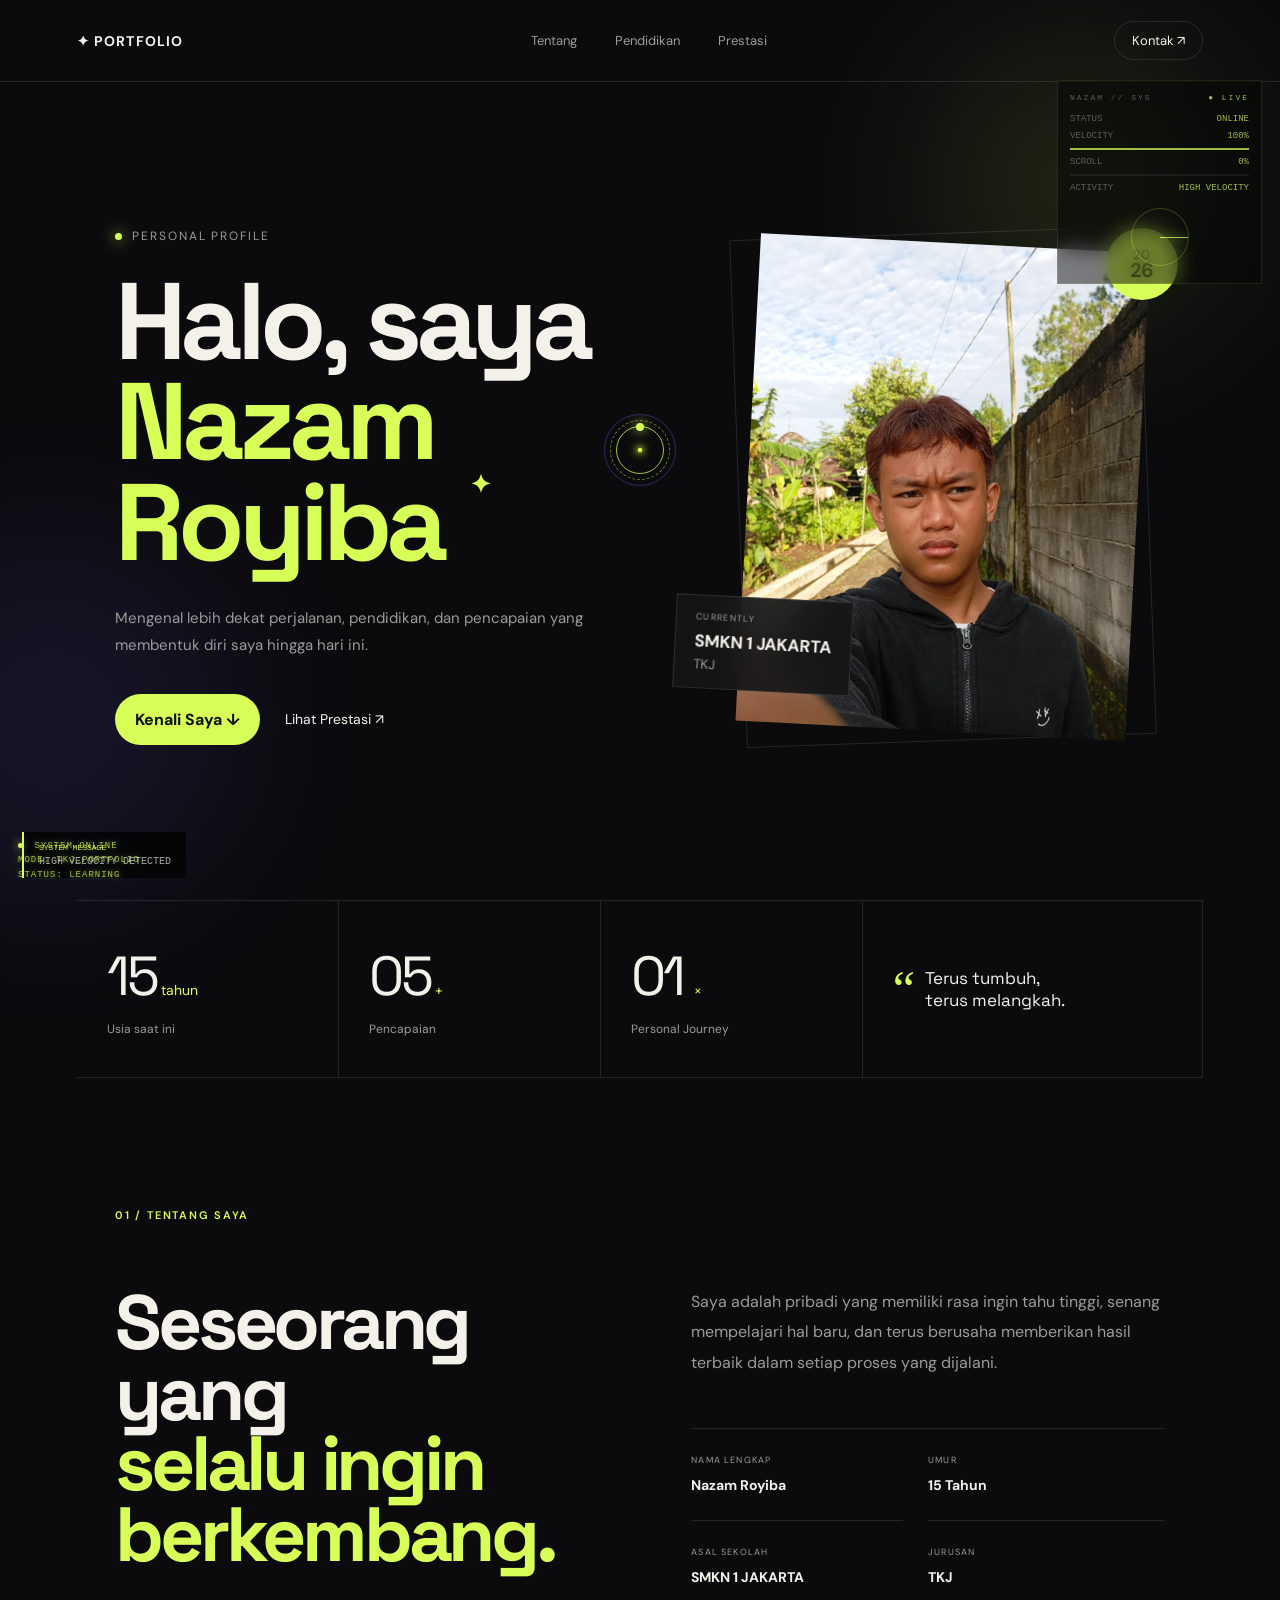
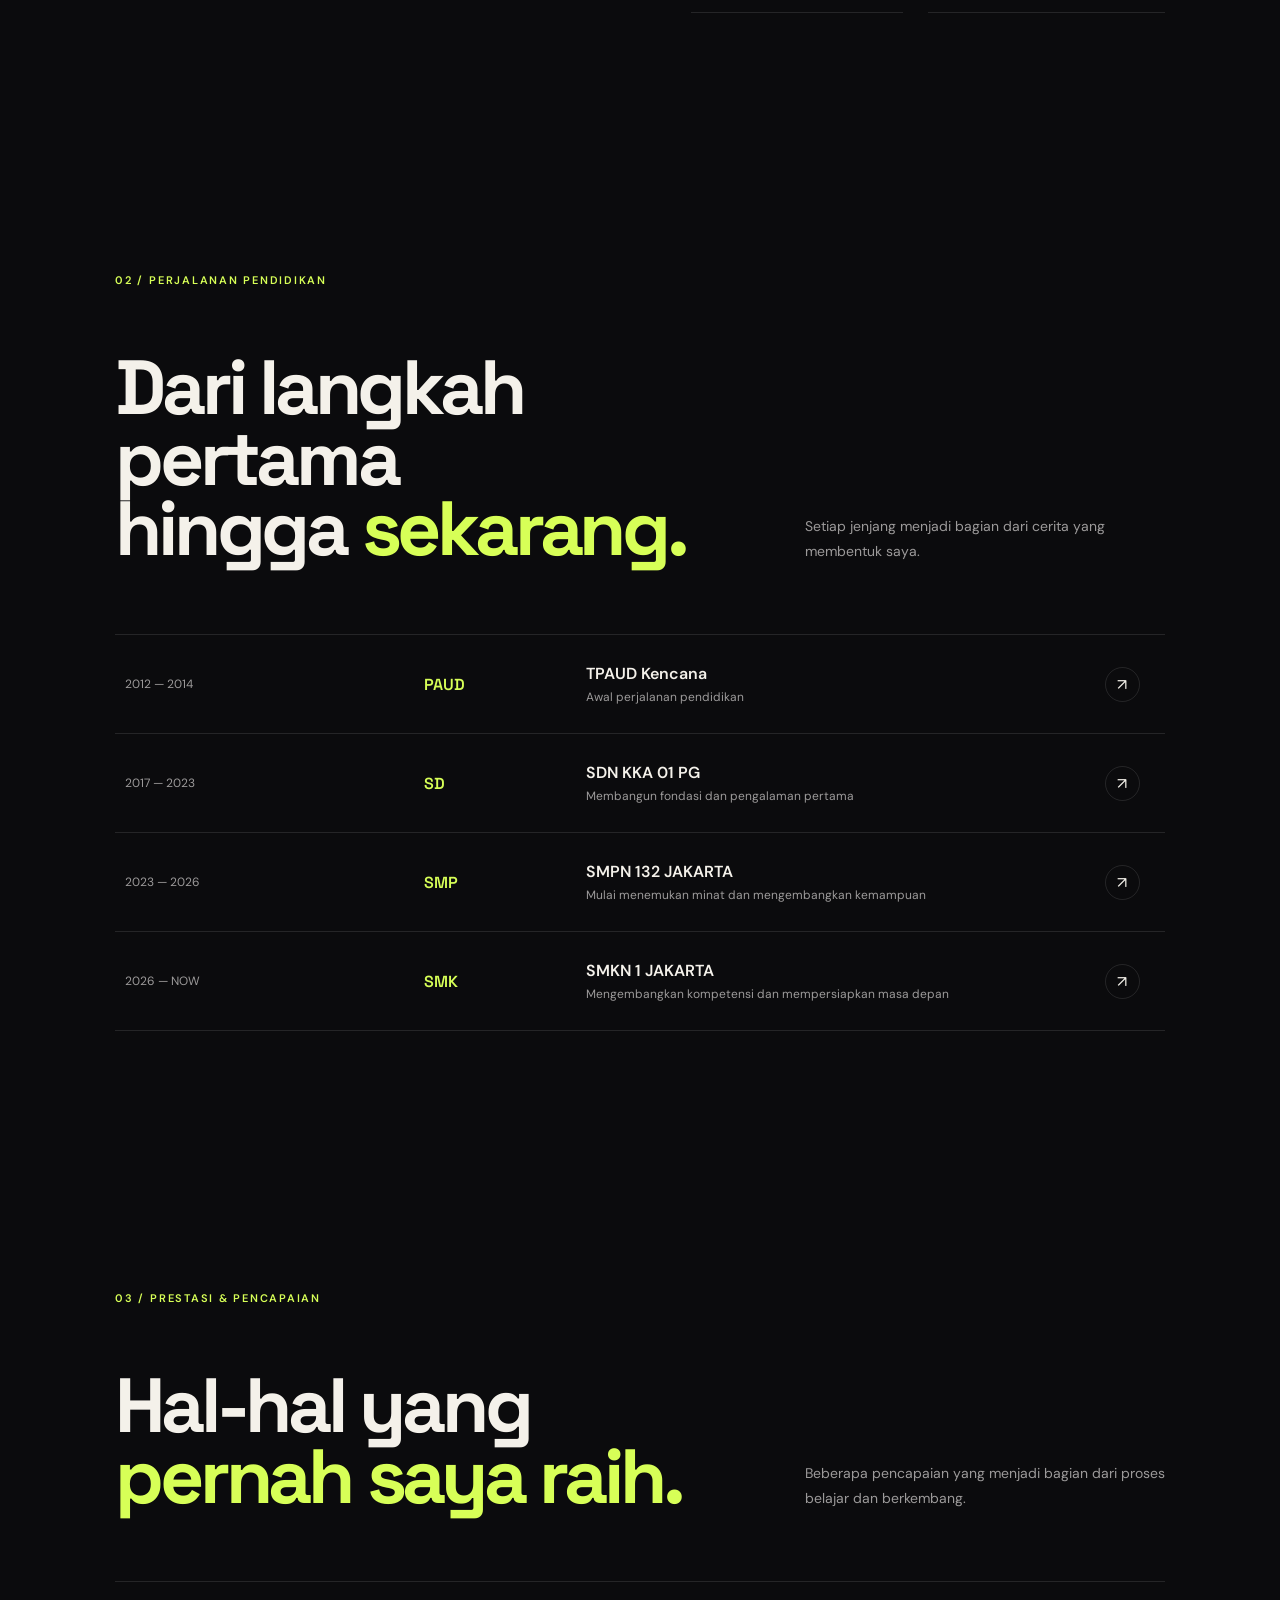
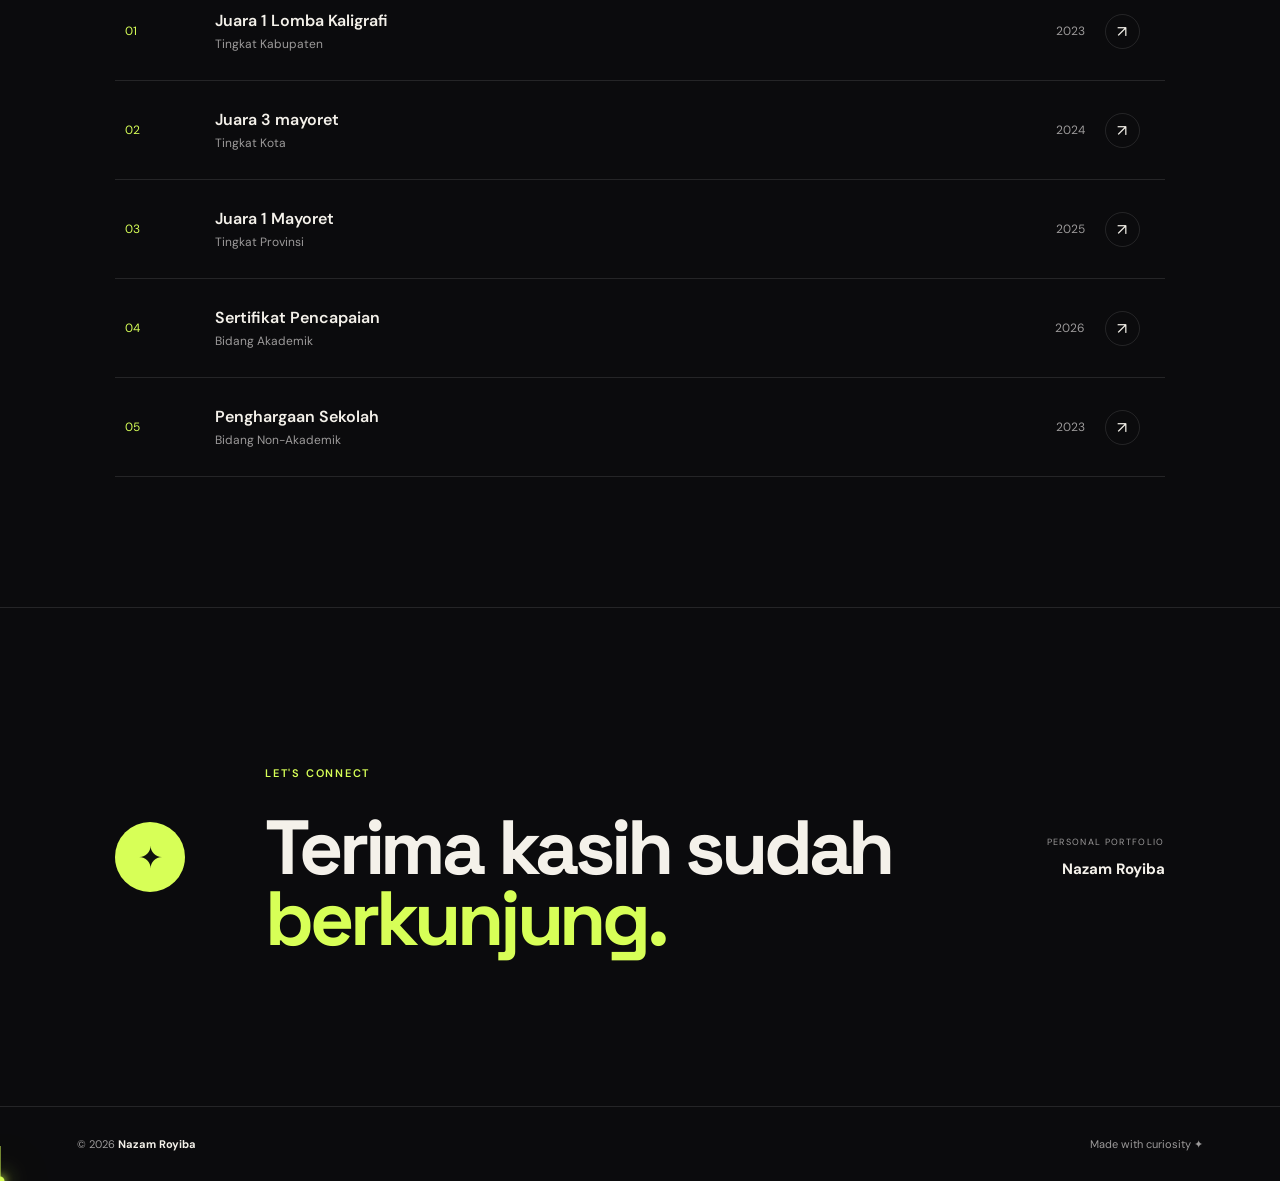
==== commit af1ef537: "Add files via upload" ====
--- a/index.html
+++ b/index.html
@@ -4,72 +4,112 @@
     <meta charset="UTF-8">
     <meta name="viewport" content="width=device-width, initial-scale=1.0">
 
-    <title>NAZAM. | Home</title>
-
+    <title>Portfolio — Data Diri</title>
+
+    <!-- Google Fonts -->
+    <link
+        href="https://fonts.googleapis.com/css2?family=DM+Sans:wght@400;500;600;700&family=Space+Grotesk:wght@400;500;600;700&display=swap"
+        rel="stylesheet"
+    >
+
+    <!-- CSS -->
     <link rel="stylesheet" href="style.css">
 </head>
 
 <body>
 
-<header class="header">
-
-    <div class="logo">
-        NAZAM<span>.</span>
-    </div>
-
-    <nav class="navbar">
-        <a href="index.html" class="active">HOME</a>
-        <a href="biodata.html">BIODATA</a>
-        <a href="music.html">MUSIC</a>
-        <a href="funfacts.html">FUN FACTS</a>
-        <a href="random.html">RANDOM</a>
-        <a href="spiderman.html">SPIDER-MAN</a>
-        <a href="experiment.html">LAB</a>
-        <a href="os.html">NAZAM OS</a>
-    </nav>
-
-</header>
-
-
-<main class="home">
-
-    <section class="home-hero">
-
-        <div class="home-text">
-
-            <p class="small-text">
-                WELCOME TO MY WEBSITE
-            </p>
+    <!-- Background Orb -->
+    <div class="orb orb-one"></div>
+    <div class="orb orb-two"></div>
+
+    <!-- ================= NAVBAR ================= -->
+    <header class="navbar">
+
+        <a class="brand" href="#home">
+            ✦ PORTFOLIO
+        </a>
+
+        <nav>
+            <a href="#about">Tentang</a>
+            <a href="#education">Pendidikan</a>
+            <a href="#achievements">Prestasi</a>
+        </nav>
+
+        <a class="nav-btn" href="#contact">
+            Kontak ↗
+        </a>
+
+    </header>
+
+
+    <!-- ================= HERO ================= -->
+    <section class="hero reveal" id="home">
+
+        <div class="hero-copy">
+
+            <div class="eyebrow">
+                <span></span>
+                PERSONAL PROFILE
+            </div>
 
             <h1>
-                NAZAM<br>
-                <span>ROYIBA.</span>
+                Halo, saya<br>
+                <em id="heroName">Nazam Royiba</em>
+                <sup>✦</sup>
             </h1>
 
-            <p class="home-description">
-                Personal website sederhana yang berisi tentang
-                biodata, hobi, musik, fakta random, dan hal-hal
-                yang aku suka.
-            </p>
-
-            <a href="biodata.html" class="bio-button">
-                LIHAT BIODATA
-                <span>→</span>
-            </a>
-
-        </div>
-
-
-        <div class="home-image">
-
-            <div class="image-frame">
-
-                <img src="image.png" alt="Foto Nazam">
-
-                <div class="image-label">
-                    NAZAM ROYIBA
+            <p class="hero-text">
+                Mengenal lebih dekat perjalanan, pendidikan,
+                dan pencapaian yang membentuk diri saya hingga hari ini.
+            </p>
+
+            <div class="hero-actions">
+
+                <a href="#about" class="primary-btn">
+                    Kenali Saya ↓
+                </a>
+
+                <a href="#achievements" class="text-btn">
+                    Lihat Prestasi ↗
+                </a>
+
+            </div>
+
+        </div>
+
+
+        <div class="hero-visual">
+
+            <div class="photo-frame">
+
+                <img
+                    id="profilePhoto"
+                    src="foto.jpg"
+                    alt="Foto profil"
+                >
+
+                <div class="floating-card">
+
+                    <span class="mini-label">
+                        CURRENTLY
+                    </span>
+
+                    <strong id="currentSchool">
+                        SMK
+                    </strong>
+
+                    <small id="currentMajor">
+                        Jurusan
+                    </small>
+
                 </div>
 
+
+                <div class="year-badge">
+                    20<br>
+                    <b>26</b>
+                </div>
+
             </div>
 
         </div>
@@ -77,29 +117,270 @@
     </section>
 
 
-    <section class="home-bottom">
+    <!-- ================= STATS ================= -->
+    <section class="stats reveal" id="about">
+
+        <div class="stat-box">
+
+            <span class="stat-number" id="age">
+                15
+            </span>
+
+            <span class="stat-unit">
+                tahun
+            </span>
+
+            <p>
+                Usia saat ini
+            </p>
+
+        </div>
+
+
+        <div class="stat-box">
+
+            <span class="stat-number" id="achievementCount">
+                05
+            </span>
+
+            <span class="stat-unit">
+                +
+            </span>
+
+            <p>
+                Pencapaian
+            </p>
+
+        </div>
+
+
+        <div class="stat-box">
+
+            <span class="stat-number">
+                01
+            </span>
+
+            <span class="stat-unit">
+                ×
+            </span>
+
+            <p>
+                Personal Journey
+            </p>
+
+        </div>
+
+
+        <div class="quote-stat">
+
+            <span>
+                “
+            </span>
+
+            <p>
+                Terus tumbuh,<br>
+                terus melangkah.
+            </p>
+
+        </div>
+
+    </section>
+
+
+    <!-- ================= ABOUT ================= -->
+    <section class="about-section section-pad reveal">
+
+        <div class="section-kicker">
+            01 / TENTANG SAYA
+        </div>
+
+
+        <div class="about-grid">
+
+            <h2>
+                Seseorang yang<br>
+                <span>selalu ingin berkembang.</span>
+            </h2>
+
+
+            <div class="about-content">
+
+                <p id="bio">
+                    Saya adalah pribadi yang memiliki rasa ingin tahu tinggi,
+                    senang mempelajari hal baru, dan terus berusaha memberikan
+                    hasil terbaik dalam setiap proses yang dijalani.
+                </p>
+
+
+                <div class="identity">
+
+                    <div>
+                        <span>NAMA LENGKAP</span>
+                        <strong id="fullName">
+                            Nazam Royiba
+                        </strong>
+                    </div>
+
+
+                    <div>
+                        <span>UMUR</span>
+                        <strong id="ageDetail">
+                            16 Tahun
+                        </strong>
+                    </div>
+
+
+                    <div>
+                        <span>ASAL SEKOLAH</span>
+                        <strong id="schoolDetail">
+                            SMKN 1 JAKARTA
+                        </strong>
+                    </div>
+
+
+                    <div>
+                        <span>JURUSAN</span>
+                        <strong id="majorDetail">
+                            TKJ
+                        </strong>
+                    </div>
+
+                </div>
+
+            </div>
+
+        </div>
+
+    </section>
+
+
+    <!-- ================= EDUCATION ================= -->
+    <section
+        class="education section-pad reveal"
+        id="education"
+    >
+
+        <div class="section-kicker">
+            02 / PERJALANAN PENDIDIKAN
+        </div>
+
+
+        <div class="section-heading">
+
+            <h2>
+                Dari langkah pertama<br>
+                hingga <span>sekarang.</span>
+            </h2>
+
+            <p>
+                Setiap jenjang menjadi bagian dari cerita
+                yang membentuk saya.
+            </p>
+
+        </div>
+
+
+        <div
+            class="timeline"
+            id="timeline"
+        ></div>
+
+    </section>
+
+
+    <!-- ================= ACHIEVEMENTS ================= -->
+    <section
+        class="achievements section-pad reveal"
+        id="achievements"
+    >
+
+        <div class="section-kicker">
+            03 / PRESTASI & PENCAPAIAN
+        </div>
+
+
+        <div class="achievement-head">
+
+            <h2>
+                Hal-hal yang<br>
+                <span>pernah saya raih.</span>
+            </h2>
+
+            <p>
+                Beberapa pencapaian yang menjadi bagian
+                dari proses belajar dan berkembang.
+            </p>
+
+        </div>
+
+
+        <div
+            class="achievement-list"
+            id="achievementList"
+        ></div>
+
+    </section>
+
+
+    <!-- ================= CLOSING ================= -->
+    <section
+        class="closing section-pad reveal"
+        id="contact"
+    >
+
+        <div class="closing-mark">
+            ✦
+        </div>
+
 
         <div>
-            <span>01</span>
-            PERSONAL
-        </div>
-
-        <div>
-            <span>02</span>
-            CREATIVE
-        </div>
-
-        <div>
-            <span>03</span>
-            TECHNOLOGY
-        </div>
-
-    </section>
-
-</main>
-
-
-<script src="script.js"></script>
+
+            <span class="section-kicker">
+                LET'S CONNECT
+            </span>
+
+            <h2>
+                Terima kasih sudah<br>
+                <span>berkunjung.</span>
+            </h2>
+
+        </div>
+
+
+        <div class="closing-meta">
+
+            <p>
+                PERSONAL PORTFOLIO
+            </p>
+
+            <strong id="contactName">
+                NNazam Royiba
+            </strong>
+
+        </div>
+
+    </section>
+
+
+    <!-- ================= FOOTER ================= -->
+    <footer>
+
+        <span>
+            © 2026
+            <b id="footerName">
+                Nazam Royiba
+            </b>
+        </span>
+
+        <span>
+            Made with curiosity ✦
+        </span>
+
+    </footer>
+
+
+    <!-- JavaScript -->
+    <script src="script.js"></script>
 
 </body>
 </html>
--- a/style.css
+++ b/style.css
@@ -1,8 +1,6 @@
-/* =====================================================
-   NAZAM WEBSITE
-   GLOBAL CSS
-   LAPTOP + TABLET + HP
-===================================================== */
+/* ==================================================
+   RESET
+================================================== */
 
 * {
     margin: 0;
@@ -10,802 +8,3252 @@
     box-sizing: border-box;
 }
 
+
+/* ==================================================
+   VARIABLES
+================================================== */
+
+:root {
+    --bg: #0b0b0d;
+    --text: #f4f1ea;
+    --muted: #9c9a9a;
+    --line: rgba(255, 255, 255, 0.11);
+    --accent: #d7ff57;
+    --card: #131316;
+}
+
+
+/* ==================================================
+   BASIC
+================================================== */
+
 html {
     scroll-behavior: smooth;
 }
 
 body {
-    min-height: 100vh;
-
-    color: white;
-
-    font-family:
-        Arial,
-        Helvetica,
-        sans-serif;
-
-    background: #050505;
-
+    font-family: "DM Sans", sans-serif;
+    background: var(--bg);
+    color: var(--text);
     overflow-x: hidden;
 }
 
-
-/* =====================================================
-   BACKGROUND
-===================================================== */
-
-body::before {
+a {
+    color: inherit;
+}
+
+::selection {
+    background: var(--accent);
+    color: #10110d;
+}
+
+
+/* ==================================================
+   HEADINGS
+================================================== */
+
+h1,
+h2 {
+    font-family: "Space Grotesk", sans-serif;
+    line-height: 0.92;
+    letter-spacing: -0.055em;
+}
+
+h1 {
+    font-size: clamp(62px, 8.5vw, 125px);
+}
+
+h2 {
+    font-size: clamp(45px, 6vw, 82px);
+}
+
+h1 em,
+h2 span {
+    font-style: normal;
+    color: var(--accent);
+}
+
+
+/* ==================================================
+   BACKGROUND ORB
+================================================== */
+
+.orb {
+    position: fixed;
+    border-radius: 50%;
+    filter: blur(90px);
+    opacity: 0.12;
+    pointer-events: none;
+    z-index: -1;
+    transition: transform 0.15s ease-out;
+}
+
+.orb-one {
+    width: 280px;
+    height: 280px;
+    background: #d7ff57;
+    top: 5%;
+    right: 5%;
+}
+
+.orb-two {
+    width: 360px;
+    height: 360px;
+    background: #7b61ff;
+    bottom: 0;
+    left: -10%;
+}
+
+
+/* ==================================================
+   NAVBAR
+================================================== */
+
+.navbar {
+    height: 82px;
+    display: flex;
+    align-items: center;
+    justify-content: space-between;
+    padding: 0 6vw;
+    border-bottom: 1px solid var(--line);
+    position: relative;
+    z-index: 10;
+}
+
+.brand {
+    text-decoration: none;
+    font-size: 14px;
+    font-weight: 700;
+    letter-spacing: 0.08em;
+}
+
+nav {
+    display: flex;
+    gap: 38px;
+}
+
+nav a {
+    color: var(--muted);
+    text-decoration: none;
+    font-size: 13px;
+    transition: 0.25s;
+}
+
+nav a:hover {
+    color: var(--accent);
+}
+
+.nav-btn {
+    text-decoration: none;
+    border: 1px solid var(--line);
+    padding: 10px 17px;
+    border-radius: 100px;
+    font-size: 13px;
+    transition: 0.25s;
+}
+
+.nav-btn:hover {
+    background: var(--accent);
+    color: #10110d;
+    border-color: var(--accent);
+}
+
+
+/* ==================================================
+   HERO
+================================================== */
+
+.hero {
+    min-height: calc(100vh - 82px);
+    padding: 8vh 9vw 9vh;
+    display: grid;
+    grid-template-columns: 1.1fr 0.9fr;
+    align-items: center;
+    gap: 5vw;
+}
+
+.hero-copy {
+    position: relative;
+    z-index: 2;
+}
+
+.eyebrow {
+    display: flex;
+    align-items: center;
+    gap: 10px;
+    color: var(--muted);
+    font-size: 12px;
+    letter-spacing: 0.16em;
+    margin-bottom: 28px;
+}
+
+.eyebrow span {
+    width: 7px;
+    height: 7px;
+    border-radius: 50%;
+    background: var(--accent);
+    box-shadow: 0 0 15px var(--accent);
+}
+
+.hero h1 sup {
+    font-size: 25px;
+    color: var(--accent);
+    vertical-align: top;
+    margin-left: 5px;
+}
+
+.hero-text {
+    max-width: 520px;
+    color: var(--muted);
+    line-height: 1.8;
+    margin-top: 32px;
+    font-size: 15px;
+}
+
+.hero-actions {
+    display: flex;
+    align-items: center;
+    gap: 25px;
+    margin-top: 35px;
+}
+
+.primary-btn {
+    background: var(--accent);
+    color: #10110d;
+    text-decoration: none;
+    font-weight: 700;
+    padding: 15px 20px;
+    border-radius: 100px;
+    transition: 0.3s;
+}
+
+.primary-btn:hover {
+    transform: translateY(-3px);
+    box-shadow: 0 12px 35px rgba(215, 255, 87, 0.16);
+}
+
+.text-btn {
+    color: var(--text);
+    text-decoration: none;
+    font-size: 14px;
+    transition: 0.25s;
+}
+
+.text-btn:hover {
+    color: var(--accent);
+}
+
+
+/* ==================================================
+   HERO PHOTO
+================================================== */
+
+.hero-visual {
+    display: flex;
+    justify-content: center;
+    align-items: center;
+}
+
+.photo-frame {
+    width: min(390px, 80vw);
+    aspect-ratio: 4 / 5;
+    position: relative;
+    transform: rotate(3deg);
+}
+
+.photo-frame::before {
     content: "";
-
+    position: absolute;
+    inset: -10px;
+    border: 1px solid var(--line);
+    z-index: -1;
+    transform: rotate(-5deg);
+}
+
+.photo-frame img {
+    width: 100%;
+    height: 100%;
+    object-fit: cover;
+    display: block;
+    background: #18181b;
+}
+
+
+/* ==================================================
+   FLOATING CARD
+================================================== */
+
+.floating-card {
+    position: absolute;
+    bottom: 30px;
+    left: -65px;
+    background: rgba(20, 20, 22, 0.9);
+    border: 1px solid var(--line);
+    backdrop-filter: blur(16px);
+    padding: 15px 19px;
+    min-width: 155px;
+}
+
+.mini-label {
+    display: block;
+    font-size: 9px;
+    color: var(--muted);
+    letter-spacing: 0.15em;
+    margin-bottom: 7px;
+}
+
+.floating-card strong {
+    display: block;
+    font-size: 17px;
+}
+
+.floating-card small {
+    display: block;
+    color: var(--muted);
+    margin-top: 4px;
+}
+
+
+/* ==================================================
+   YEAR BADGE
+================================================== */
+
+.year-badge {
+    position: absolute;
+    right: -28px;
+    top: -25px;
+    width: 72px;
+    height: 72px;
+    display: flex;
+    flex-direction: column;
+    justify-content: center;
+    align-items: center;
+    border-radius: 50%;
+    background: var(--accent);
+    color: #10110d;
+    font-size: 13px;
+    line-height: 0.9;
+    transform: rotate(-3deg);
+}
+
+.year-badge b {
+    font-size: 20px;
+}
+
+
+/* ==================================================
+   STATS
+================================================== */
+
+.stats {
+    display: grid;
+    grid-template-columns: repeat(3, 1fr) 1.3fr;
+    border-top: 1px solid var(--line);
+    border-bottom: 1px solid var(--line);
+    margin: 0 6vw;
+}
+
+.stat-box,
+.quote-stat {
+    padding: 40px 30px;
+    border-right: 1px solid var(--line);
+}
+
+.stat-box:last-of-type {
+    border-right: 1px solid var(--line);
+}
+
+.stat-number {
+    font-family: "Space Grotesk", sans-serif;
+    font-size: 55px;
+    letter-spacing: -0.05em;
+}
+
+.stat-unit {
+    color: var(--accent);
+    font-size: 14px;
+}
+
+.stat-box p {
+    color: var(--muted);
+    margin-top: 10px;
+    font-size: 12px;
+}
+
+.quote-stat {
+    display: flex;
+    align-items: center;
+    gap: 10px;
+}
+
+.quote-stat > span {
+    color: var(--accent);
+    font-family: Georgia, serif;
+    font-size: 50px;
+}
+
+.quote-stat p {
+    font-family: "Space Grotesk", sans-serif;
+    font-size: 17px;
+    line-height: 1.3;
+}
+
+
+/* ==================================================
+   SECTION
+================================================== */
+
+.section-pad {
+    padding: 130px 9vw;
+}
+
+.section-kicker {
+    color: var(--accent);
+    font-size: 11px;
+    letter-spacing: 0.16em;
+    font-weight: 600;
+}
+
+
+/* ==================================================
+   ABOUT
+================================================== */
+
+.about-grid {
+    display: grid;
+    grid-template-columns: 1fr 1fr;
+    gap: 8vw;
+    margin-top: 65px;
+}
+
+.about-content > p {
+    color: var(--muted);
+    line-height: 1.9;
+    font-size: 16px;
+    max-width: 580px;
+}
+
+.identity {
+    display: grid;
+    grid-template-columns: 1fr 1fr;
+    margin-top: 50px;
+    border-top: 1px solid var(--line);
+}
+
+.identity div {
+    padding: 25px 0;
+    border-bottom: 1px solid var(--line);
+}
+
+.identity div:nth-child(odd) {
+    margin-right: 25px;
+}
+
+.identity span {
+    display: block;
+    color: var(--muted);
+    font-size: 9px;
+    letter-spacing: 0.13em;
+    margin-bottom: 8px;
+}
+
+.identity strong {
+    font-size: 14px;
+}
+
+
+/* ==================================================
+   EDUCATION
+================================================== */
+
+.section-heading {
+    display: grid;
+    grid-template-columns: 1fr 0.6fr;
+    gap: 7vw;
+    align-items: end;
+    margin-top: 65px;
+}
+
+.section-heading p {
+    color: var(--muted);
+    line-height: 1.8;
+    font-size: 14px;
+}
+
+.timeline {
+    margin-top: 70px;
+    border-top: 1px solid var(--line);
+}
+
+.timeline-item {
+    display: grid;
+    grid-template-columns: 1fr 0.5fr 1.8fr 50px;
+    gap: 25px;
+    align-items: center;
+    padding: 28px 10px;
+    border-bottom: 1px solid var(--line);
+    transition: 0.25s;
+}
+
+.timeline-item:hover {
+    background: rgba(255, 255, 255, 0.025);
+    padding-left: 20px;
+    padding-right: 20px;
+}
+
+.timeline-year {
+    color: var(--muted);
+    font-size: 12px;
+}
+
+.timeline-level {
+    color: var(--accent);
+    font-family: "Space Grotesk", sans-serif;
+    font-weight: 600;
+}
+
+.timeline-name {
+    font-size: 16px;
+    font-weight: 600;
+}
+
+.timeline-desc {
+    color: var(--muted);
+    font-size: 12px;
+    display: block;
+    margin-top: 5px;
+}
+
+.timeline-arrow {
+    width: 35px;
+    height: 35px;
+    border: 1px solid var(--line);
+    border-radius: 50%;
+    display: flex;
+    align-items: center;
+    justify-content: center;
+    transition: 0.25s;
+}
+
+.timeline-item:hover .timeline-arrow {
+    background: var(--accent);
+    color: #10110d;
+    border-color: var(--accent);
+}
+
+
+/* ==================================================
+   ACHIEVEMENTS
+================================================== */
+
+.achievement-head {
+    display: grid;
+    grid-template-columns: 1fr 0.6fr;
+    gap: 7vw;
+    align-items: end;
+    margin-top: 65px;
+}
+
+.achievement-head p {
+    color: var(--muted);
+    line-height: 1.8;
+    font-size: 14px;
+}
+
+.achievement-list {
+    margin-top: 70px;
+    border-top: 1px solid var(--line);
+}
+
+.achievement-item {
+    display: grid;
+    grid-template-columns: 70px 1fr 100px 50px;
+    align-items: center;
+    gap: 20px;
+    padding: 28px 10px;
+    border-bottom: 1px solid var(--line);
+    transition: 0.25s;
+}
+
+.achievement-item:hover {
+    background: rgba(255, 255, 255, 0.025);
+    padding-left: 20px;
+    padding-right: 20px;
+}
+
+.achievement-index {
+    color: var(--accent);
+    font-size: 12px;
+}
+
+.achievement-title {
+    font-size: 16px;
+    font-weight: 600;
+}
+
+.achievement-detail {
+    color: var(--muted);
+    font-size: 12px;
+    margin-top: 5px;
+}
+
+.achievement-year {
+    color: var(--muted);
+    font-size: 12px;
+    text-align: right;
+}
+
+.achievement-arrow {
+    width: 35px;
+    height: 35px;
+    border: 1px solid var(--line);
+    border-radius: 50%;
+    display: flex;
+    align-items: center;
+    justify-content: center;
+}
+
+.achievement-item:hover .achievement-arrow {
+    background: var(--accent);
+    color: #10110d;
+    border-color: var(--accent);
+}
+
+
+/* ==================================================
+   CLOSING
+================================================== */
+
+.closing {
+    min-height: 500px;
+    border-top: 1px solid var(--line);
+    border-bottom: 1px solid var(--line);
+    display: grid;
+    grid-template-columns: 100px 1fr auto;
+    align-items: center;
+    gap: 50px;
+}
+
+.closing-mark {
+    width: 70px;
+    height: 70px;
+    border-radius: 50%;
+    background: var(--accent);
+    color: #10110d;
+    display: flex;
+    align-items: center;
+    justify-content: center;
+    font-size: 30px;
+}
+
+.closing h2 {
+    margin-top: 30px;
+}
+
+.closing-meta {
+    text-align: right;
+}
+
+.closing-meta p {
+    color: var(--muted);
+    font-size: 9px;
+    letter-spacing: 0.15em;
+    margin-bottom: 10px;
+}
+
+.closing-meta strong {
+    font-size: 15px;
+}
+
+
+/* ==================================================
+   FOOTER
+================================================== */
+
+footer {
+    padding: 30px 6vw;
+    display: flex;
+    justify-content: space-between;
+    color: var(--muted);
+    font-size: 11px;
+}
+
+footer b {
+    color: var(--text);
+}
+
+
+/* ==================================================
+   SCROLL REVEAL
+================================================== */
+
+.reveal {
+    opacity: 0;
+    transform: translateY(25px);
+    transition:
+        opacity 0.8s ease,
+        transform 0.8s ease;
+}
+
+.reveal.visible {
+    opacity: 1;
+    transform: translateY(0);
+}
+
+
+/* ==================================================
+   RESPONSIVE
+================================================== */
+
+@media (max-width: 800px) {
+
+    .navbar {
+        padding: 0 5vw;
+    }
+
+    nav {
+        display: none;
+    }
+
+    .nav-btn {
+        padding: 9px 14px;
+    }
+
+
+    .hero {
+        grid-template-columns: 1fr;
+        padding: 70px 7vw;
+        min-height: auto;
+        gap: 70px;
+    }
+
+    h1 {
+        font-size: 18vw;
+    }
+
+    .hero-text {
+        font-size: 14px;
+    }
+
+    .hero-actions {
+        flex-wrap: wrap;
+    }
+
+    .hero-visual {
+        justify-content: center;
+    }
+
+    .floating-card {
+        left: -20px;
+    }
+
+
+    .stats {
+        grid-template-columns: 1fr 1fr;
+        margin: 0 5vw;
+    }
+
+    .stat-box,
+    .quote-stat {
+        padding: 30px 20px;
+    }
+
+    .stat-number {
+        font-size: 42px;
+    }
+
+    .quote-stat {
+        grid-column: span 2;
+    }
+
+
+    .section-pad {
+        padding: 90px 7vw;
+    }
+
+    .about-grid,
+    .section-heading,
+    .achievement-head {
+        grid-template-columns: 1fr;
+    }
+
+    .about-grid {
+        gap: 50px;
+        margin-top: 45px;
+    }
+
+
+    .identity {
+        grid-template-columns: 1fr;
+    }
+
+    .identity div:nth-child(odd) {
+        margin-right: 0;
+    }
+
+
+    .timeline-item {
+        grid-template-columns: 80px 60px 1fr 35px;
+        gap: 12px;
+        padding: 25px 5px;
+    }
+
+    .timeline-name {
+        font-size: 14px;
+    }
+
+    .timeline-desc {
+        font-size: 11px;
+    }
+
+
+    .achievement-item {
+        grid-template-columns: 40px 1fr 45px;
+        gap: 12px;
+    }
+
+    .achievement-year {
+        grid-column: 2;
+        text-align: left;
+    }
+
+    .achievement-arrow {
+        grid-column: 3;
+        grid-row: 1 / span 2;
+    }
+
+
+    .closing {
+        min-height: 450px;
+        grid-template-columns: 1fr;
+        gap: 35px;
+    }
+
+    .closing-meta {
+        text-align: left;
+    }
+
+
+    footer {
+        flex-direction: column;
+        gap: 10px;
+        padding: 25px 7vw;
+    }
+
+}
+
+
+@media (max-width: 500px) {
+
+    .navbar {
+        height: 70px;
+    }
+
+    .brand {
+        font-size: 12px;
+    }
+
+    .nav-btn {
+        font-size: 11px;
+    }
+
+    .hero {
+        padding-top: 60px;
+    }
+
+    .hero h1 {
+        font-size: 17vw;
+    }
+
+    .photo-frame {
+        width: 75vw;
+    }
+
+    .year-badge {
+        right: -10px;
+    }
+
+    .floating-card {
+        left: -10px;
+        bottom: 15px;
+    }
+
+
+    .stats {
+        grid-template-columns: 1fr 1fr;
+    }
+
+    .stat-box {
+        padding: 25px 15px;
+    }
+
+    .stat-number {
+        font-size: 35px;
+    }
+
+
+    .timeline-item {
+        grid-template-columns: 1fr;
+        gap: 8px;
+    }
+
+    .timeline-arrow {
+        display: none;
+    }
+
+
+    .achievement-item {
+        grid-template-columns: 35px 1fr;
+    }
+
+    .achievement-year {
+        grid-column: 2;
+    }
+
+    .achievement-arrow {
+        display: none;
+    }
+
+}
+
+/* =========================================
+   GHOST X — CUSTOM CURSOR SYSTEM
+   Original portfolio styles remain intact
+========================================= */
+
+.gx-cursor {
+    position: fixed;
+    top: 0;
+    left: 0;
+    width: 68px;
+    height: 68px;
+    z-index: 999999;
+    pointer-events: none;
+    opacity: 0;
+    transform: translate(-50%, -50%);
+    mix-blend-mode: screen;
+    transition: opacity .2s ease;
+    color: #d7ff57;
+}
+
+.gx-cursor.gx-ready {
+    opacity: 1;
+}
+
+.gx-cursor * {
+    box-sizing: border-box;
+}
+
+.gx-orbit {
+    position: absolute;
+    inset: 5px;
+    border: 1px solid rgba(215, 255, 87, .55);
+    border-radius: 50%;
+    box-shadow: 0 0 12px rgba(215, 255, 87, .12);
+}
+
+.gx-orbit-a {
+    border-right-color: transparent;
+    border-left-color: transparent;
+    animation: gxSpin 3s linear infinite;
+}
+
+.gx-orbit-b {
+    inset: 13px;
+    border: 1px dashed rgba(215, 255, 87, .7);
+    animation: gxSpin 5s linear infinite reverse;
+}
+
+.gx-orbit-c {
+    inset: 0;
+    border: 1px solid transparent;
+    border-top-color: #d7ff57;
+    border-bottom-color: #d7ff57;
+    border-radius: 35%;
+    animation: gxSpin 2s linear infinite;
+}
+
+.gx-core {
+    position: absolute;
+    width: 9px;
+    height: 9px;
+    left: 50%;
+    top: 50%;
+    background: #efffa7;
+    transform: translate(-50%, -50%) rotate(45deg);
+    box-shadow:
+        0 0 7px #d7ff57,
+        0 0 20px #d7ff57,
+        0 0 35px rgba(215, 255, 87, .8);
+}
+
+.gx-cross {
+    position: absolute;
+    left: 50%;
+    top: 50%;
+    width: 38px;
+    height: 38px;
+    border: 1px solid rgba(215, 255, 87, .4);
+    transform: translate(-50%, -50%) rotate(45deg);
+}
+
+.gx-tick {
+    position: absolute;
+    width: 7px;
+    height: 7px;
+    border-color: #d7ff57;
+    border-style: solid;
+}
+
+.gx-tl {
+    top: 0;
+    left: 0;
+    border-width: 1px 0 0 1px;
+}
+
+.gx-tr {
+    top: 0;
+    right: 0;
+    border-width: 1px 1px 0 0;
+}
+
+.gx-bl {
+    bottom: 0;
+    left: 0;
+    border-width: 0 0 1px 1px;
+}
+
+.gx-br {
+    bottom: 0;
+    right: 0;
+    border-width: 0 1px 1px 0;
+}
+
+.gx-satellite {
+    position: absolute;
+    width: 4px;
+    height: 4px;
+    top: 50%;
+    left: 50%;
+    border-radius: 50%;
+    background: #fff;
+    box-shadow: 0 0 9px #d7ff57;
+    animation: gxSatellite 2.4s linear infinite;
+}
+
+.gx-cursor.gx-hover {
+    transform: translate(-50%, -50%) scale(1.3);
+    filter: drop-shadow(0 0 8px rgba(215, 255, 87, .65));
+}
+
+.gx-cursor.gx-hover .gx-orbit-a {
+    border-color: #fff;
+    border-left-color: transparent;
+    border-right-color: transparent;
+}
+
+.gx-cursor.gx-hover .gx-core {
+    background: #fff;
+    box-shadow: 0 0 12px #fff, 0 0 35px #d7ff57;
+}
+
+.gx-particle {
+    position: fixed;
+    left: 0;
+    top: 0;
+    z-index: 999998;
+    width: var(--size, 4px);
+    height: var(--size, 4px);
+    background: var(--particle-color, #d7ff57);
+    border-radius: 50%;
+    pointer-events: none;
+    box-shadow: 0 0 9px var(--particle-color, #d7ff57);
+    animation: gxParticle .55s ease-out forwards;
+}
+
+.gx-particle.gx-star {
+    width: 7px;
+    height: 7px;
+    border-radius: 0;
+    clip-path: polygon(
+        50% 0, 62% 36%, 100% 50%,
+        62% 64%, 50% 100%, 38% 64%,
+        0 50%, 38% 36%
+    );
+}
+
+@keyframes gxSpin {
+    to { rotate: 360deg; }
+}
+
+@keyframes gxSatellite {
+    from { transform: translate(-50%, -50%) rotate(0deg) translateX(25px); }
+    to   { transform: translate(-50%, -50%) rotate(360deg) translateX(25px); }
+}
+
+@keyframes gxParticle {
+    0% {
+        opacity: .95;
+        transform: translate(-50%, -50%) scale(1);
+    }
+    100% {
+        opacity: 0;
+        transform:
+            translate(
+                calc(-50% + var(--dx)),
+                calc(-50% + var(--dy))
+            )
+            scale(0);
+    }
+}
+
+@media (pointer: fine) and (min-width: 801px) {
+    body.gx-cursor-active,
+    body.gx-cursor-active a,
+    body.gx-cursor-active button {
+        cursor: none !important;
+    }
+}
+
+@media (pointer: coarse), (max-width: 800px),
+       (prefers-reduced-motion: reduce) {
+    .gx-cursor,
+    .gx-particle {
+        display: none !important;
+    }
+}
+/* ==================================================
+   NAZAM // SIGNATURE CURSOR
+   EXTRA ONLY — NO LAYOUT CHANGES
+================================================== */
+
+.nz-cursor,
+.nz-ring,
+.nz-ring-2,
+.nz-cross,
+.nz-label {
+    position: fixed;
+    pointer-events: none;
+    z-index: 999999;
+}
+
+/* CORE */
+
+.nz-cursor {
+    width: 9px;
+    height: 9px;
+    border-radius: 50%;
+    background: var(--accent);
+    transform: translate(-50%, -50%);
+    box-shadow:
+        0 0 8px var(--accent),
+        0 0 20px var(--accent),
+        0 0 45px rgba(215,255,87,.65);
+}
+
+/* MAIN RING */
+
+.nz-ring {
+    width: 48px;
+    height: 48px;
+    border: 1px solid rgba(215,255,87,.75);
+    border-radius: 50%;
+    transform: translate(-50%, -50%);
+    animation: nzSpin 4s linear infinite;
+}
+
+/* SECOND RING */
+
+.nz-ring::before {
+    content: "";
+    position: absolute;
+    inset: -7px;
+    border-radius: 50%;
+    border: 1px dashed rgba(215,255,87,.45);
+    animation: nzSpinReverse 6s linear infinite;
+}
+
+/* THIRD RING */
+
+.nz-ring-2 {
+    width: 72px;
+    height: 72px;
+    border-radius: 50%;
+    border: 1px solid rgba(123,97,255,.35);
+    transform: translate(-50%, -50%);
+    animation: nzSpin 9s linear infinite;
+}
+
+/* CROSSHAIR */
+
+.nz-cross {
+    width: 70px;
+    height: 70px;
+    transform: translate(-50%, -50%);
+}
+
+.nz-cross::before,
+.nz-cross::after {
+    content: "";
+    position: absolute;
+    background: var(--accent);
+    opacity: .5;
+}
+
+.nz-cross::before {
+    width: 100%;
+    height: 1px;
+    top: 50%;
+    left: 0;
+}
+
+.nz-cross::after {
+    width: 1px;
+    height: 100%;
+    left: 50%;
+    top: 0;
+}
+
+/* CORNER MARKERS */
+
+.nz-ring::after {
+    content: "";
+    position: absolute;
+    width: 8px;
+    height: 8px;
+    top: -4px;
+    left: 50%;
+    transform: translateX(-50%);
+    border-radius: 50%;
+    background: var(--accent);
+    box-shadow: 0 0 12px var(--accent);
+}
+
+/* NAME */
+
+.nz-label {
+    color: var(--accent);
+    font-family: "Space Grotesk", sans-serif;
+    font-size: 8px;
+    font-weight: 700;
+    letter-spacing: .2em;
+    transform: translate(30px, 25px);
+    opacity: .7;
+    white-space: nowrap;
+    text-shadow: 0 0 12px var(--accent);
+}
+
+/* PARTICLES */
+
+.nz-particle {
+    position: fixed;
+    width: 4px;
+    height: 4px;
+    border-radius: 50%;
+    background: var(--accent);
+    pointer-events: none;
+    z-index: 999998;
+    box-shadow: 0 0 12px var(--accent);
+    transform: translate(-50%, -50%);
+}
+
+/* CLICK BURST */
+
+.nz-burst {
+    position: fixed;
+    width: 10px;
+    height: 10px;
+    border: 1px solid var(--accent);
+    border-radius: 50%;
+    pointer-events: none;
+    z-index: 999997;
+    transform: translate(-50%, -50%);
+    animation: nzBurst .55s ease-out forwards;
+}
+
+.nz-burst::before,
+.nz-burst::after {
+    content: "";
+    position: absolute;
+    inset: -8px;
+    border: 1px solid rgba(215,255,87,.4);
+    border-radius: 50%;
+}
+
+.nz-burst::after {
+    inset: -16px;
+}
+
+/* HOVER MODE */
+
+body.nz-hover .nz-cursor {
+    width: 17px;
+    height: 17px;
+    box-shadow:
+        0 0 10px var(--accent),
+        0 0 30px var(--accent),
+        0 0 65px rgba(215,255,87,.8);
+}
+
+body.nz-hover .nz-ring {
+    width: 70px;
+    height: 70px;
+    border-width: 2px;
+}
+
+body.nz-hover .nz-ring-2 {
+    width: 95px;
+    height: 95px;
+    border-color: rgba(215,255,87,.45);
+}
+
+body.nz-hover .nz-label {
+    opacity: 1;
+}
+
+/* CLICK MODE */
+
+body.nz-click .nz-ring {
+    animation:
+        nzSpin .35s linear infinite,
+        nzClick .25s ease-out;
+}
+
+body.nz-click .nz-ring-2 {
+    animation:
+        nzSpinReverse .5s linear infinite,
+        nzClick .25s ease-out;
+}
+
+/* ANIMATIONS */
+
+@keyframes nzSpin {
+    from {
+        transform: translate(-50%, -50%) rotate(0deg);
+    }
+
+    to {
+        transform: translate(-50%, -50%) rotate(360deg);
+    }
+}
+
+@keyframes nzSpinReverse {
+    from {
+        transform: translate(-50%, -50%) rotate(360deg);
+    }
+
+    to {
+        transform: translate(-50%, -50%) rotate(0deg);
+    }
+}
+
+@keyframes nzBurst {
+    0% {
+        opacity: 1;
+        width: 10px;
+        height: 10px;
+    }
+
+    100% {
+        opacity: 0;
+        width: 85px;
+        height: 85px;
+    }
+}
+
+@keyframes nzClick {
+    0% {
+        scale: 1;
+    }
+
+    50% {
+        scale: .75;
+    }
+
+    100% {
+        scale: 1;
+    }
+}
+
+/* MOBILE / TOUCH */
+
+@media (max-width: 800px), (pointer: coarse) {
+
+    .nz-cursor,
+    .nz-ring,
+    .nz-ring-2,
+    .nz-cross,
+    .nz-label,
+    .nz-particle {
+        display: none;
+    }
+}
+/* =========================================================
+   NAZAM OS — EXTRA EFFECTS
+   TAMBAHAN SAJA — TIDAK MENGUBAH UI EXISTING
+   ========================================================= */
+
+/* ---------- ALIEN HUD CURSOR ---------- */
+
+.gx-cursor {
+    position: fixed;
+    width: 44px;
+    height: 44px;
+    left: 0;
+    top: 0;
+    z-index: 999999;
+    pointer-events: none;
+    transform: translate(-50%, -50%);
+    opacity: 0;
+    transition: opacity .2s ease;
+}
+
+.gx-cursor.active {
+    opacity: 1;
+}
+
+.gx-orbit {
+    position: absolute;
+    inset: 0;
+    border: 1px solid rgba(215,255,87,.8);
+    border-radius: 50%;
+    box-shadow:
+        0 0 8px rgba(215,255,87,.45),
+        0 0 18px rgba(215,255,87,.18);
+}
+
+.gx-orbit-a {
+    animation: gxSpin 2.8s linear infinite;
+}
+
+.gx-orbit-b {
+    inset: 5px;
+    border-color: rgba(255,255,255,.55);
+    border-style: dashed;
+    animation: gxSpinReverse 1.8s linear infinite;
+}
+
+.gx-orbit-c {
+    inset: 11px;
+    border-color: rgba(215,255,87,.65);
+    animation: gxSpin 1.2s linear infinite;
+}
+
+.gx-core {
+    position: absolute;
+    width: 8px;
+    height: 8px;
+    left: 50%;
+    top: 50%;
+    transform: translate(-50%, -50%) rotate(45deg);
+    background: #d7ff57;
+    box-shadow:
+        0 0 8px #d7ff57,
+        0 0 20px rgba(215,255,87,.8);
+}
+
+.gx-cross::before,
+.gx-cross::after {
+    content: "";
+    position: absolute;
+    background: rgba(215,255,87,.75);
+}
+
+.gx-cross::before {
+    width: 1px;
+    height: 64px;
+    left: 50%;
+    top: -10px;
+}
+
+.gx-cross::after {
+    width: 64px;
+    height: 1px;
+    left: -10px;
+    top: 50%;
+}
+
+.gx-tick {
+    position: absolute;
+    width: 6px;
+    height: 6px;
+    border-color: #d7ff57;
+}
+
+.gx-tl {
+    left: -3px;
+    top: -3px;
+    border-left: 2px solid;
+    border-top: 2px solid;
+}
+
+.gx-tr {
+    right: -3px;
+    top: -3px;
+    border-right: 2px solid;
+    border-top: 2px solid;
+}
+
+.gx-bl {
+    left: -3px;
+    bottom: -3px;
+    border-left: 2px solid;
+    border-bottom: 2px solid;
+}
+
+.gx-br {
+    right: -3px;
+    bottom: -3px;
+    border-right: 2px solid;
+    border-bottom: 2px solid;
+}
+
+.gx-satellite {
+    position: absolute;
+    width: 5px;
+    height: 5px;
+    top: -9px;
+    left: 50%;
+    background: #fff;
+    box-shadow: 0 0 8px #fff;
+    animation: gxSatellite 1.7s linear infinite;
+}
+
+.gx-hover {
+    transform: translate(-50%, -50%) scale(1.45);
+}
+
+.gx-hover .gx-core {
+    background: #fff;
+    box-shadow:
+        0 0 10px #fff,
+        0 0 30px rgba(215,255,87,.9);
+}
+
+.gx-hover .gx-orbit {
+    border-width: 2px;
+}
+
+
+/* ---------- CURSOR PARTICLES ---------- */
+
+.gx-particle {
+    position: fixed;
+    width: 3px;
+    height: 3px;
+    border-radius: 50%;
+    pointer-events: none;
+    z-index: 999998;
+    background: #d7ff57;
+    box-shadow: 0 0 8px #d7ff57;
+    animation: gxParticle .7s ease-out forwards;
+}
+
+.gx-star {
+    position: fixed;
+    width: 2px;
+    height: 2px;
+    background: #fff;
+    pointer-events: none;
+    z-index: 999997;
+    animation: gxParticle 1s ease-out forwards;
+}
+
+
+/* ---------- PHOTO SCAN ---------- */
+
+.gx-photo-scan {
+    position: absolute;
+    inset: 0;
+    pointer-events: none;
+    overflow: hidden;
+    z-index: 20;
+}
+
+.gx-photo-scan::after {
+    content: "";
+    position: absolute;
+    left: 0;
+    width: 100%;
+    height: 2px;
+    top: -5%;
+    background: #d7ff57;
+    box-shadow:
+        0 0 8px #d7ff57,
+        0 0 20px rgba(215,255,87,.8);
+    opacity: 0;
+}
+
+.gx-photo-scan.active::after {
+    opacity: 1;
+    animation: gxScan 1.8s ease-in-out;
+}
+
+
+/* ---------- SCROLL PROGRESS ---------- */
+
+.gx-scroll-progress {
+    position: fixed;
+    right: 0;
+    top: 0;
+    width: 2px;
+    height: 100vh;
+    z-index: 99990;
+    pointer-events: none;
+}
+
+.gx-scroll-progress-bar {
+    width: 100%;
+    height: 0%;
+    background: #d7ff57;
+    box-shadow:
+        0 0 8px #d7ff57,
+        0 0 18px rgba(215,255,87,.7);
+}
+
+
+/* ---------- SYSTEM STATUS ---------- */
+
+.gx-system-status {
+    position: fixed;
+    left: 18px;
+    bottom: 18px;
+    z-index: 99990;
+    pointer-events: none;
+
+    font-family: monospace;
+    font-size: 9px;
+    line-height: 1.6;
+    letter-spacing: 1px;
+
+    color: rgba(215,255,87,.75);
+
+    text-shadow:
+        0 0 6px rgba(215,255,87,.5);
+}
+
+.gx-system-dot {
+    display: inline-block;
+    width: 5px;
+    height: 5px;
+    margin-right: 5px;
+    border-radius: 50%;
+    background: #d7ff57;
+    box-shadow: 0 0 8px #d7ff57;
+    animation: gxBlink 1.2s infinite;
+}
+
+
+/* ---------- ACHIEVEMENT EXTRA ---------- */
+
+.achievement-item {
+    transition:
+        transform .35s ease,
+        box-shadow .35s ease,
+        border-color .35s ease;
+}
+
+.achievement-item.gx-unlocked {
+    box-shadow:
+        0 0 0 1px rgba(215,255,87,.2),
+        0 0 30px rgba(215,255,87,.12);
+}
+
+
+/* ---------- SECRET TERMINAL ---------- */
+
+.gx-terminal {
+    position: fixed;
+    left: 50%;
+    top: 50%;
+    width: min(700px, calc(100vw - 30px));
+    height: min(430px, calc(100vh - 40px));
+    transform: translate(-50%, -50%) scale(.9);
+    opacity: 0;
+    visibility: hidden;
+
+    z-index: 1000000;
+
+    background: rgba(8,8,10,.96);
+    border: 1px solid rgba(215,255,87,.55);
+
+    box-shadow:
+        0 0 0 1px rgba(215,255,87,.05),
+        0 0 40px rgba(215,255,87,.15);
+
+    backdrop-filter: blur(12px);
+
+    transition:
+        opacity .25s ease,
+        transform .25s ease,
+        visibility .25s;
+}
+
+.gx-terminal.open {
+    opacity: 1;
+    visibility: visible;
+    transform: translate(-50%, -50%) scale(1);
+}
+
+.gx-terminal-header {
+    height: 36px;
+    display: flex;
+    align-items: center;
+    padding: 0 14px;
+    border-bottom: 1px solid rgba(255,255,255,.1);
+    color: #d7ff57;
+    font-family: monospace;
+    font-size: 11px;
+    letter-spacing: 1px;
+}
+
+.gx-terminal-dots {
+    display: flex;
+    gap: 5px;
+    margin-right: 10px;
+}
+
+.gx-terminal-dots span {
+    width: 7px;
+    height: 7px;
+    border-radius: 50%;
+    background: rgba(255,255,255,.5);
+}
+
+.gx-terminal-body {
+    height: calc(100% - 36px);
+    padding: 18px;
+    overflow-y: auto;
+    color: #d7ff57;
+    font-family: monospace;
+    font-size: 12px;
+    line-height: 1.8;
+}
+
+.gx-terminal-input {
+    display: flex;
+    gap: 8px;
+    margin-top: 10px;
+}
+
+.gx-terminal-input span {
+    color: #fff;
+}
+
+.gx-terminal-input input {
+    flex: 1;
+    border: 0;
+    outline: 0;
+    background: transparent;
+    color: #d7ff57;
+    font-family: monospace;
+    font-size: 12px;
+}
+
+
+/* ---------- EASTER EGG ---------- */
+
+.gx-access {
     position: fixed;
     inset: 0;
-
-    background:
-        linear-gradient(
-            rgba(0,0,0,.70),
-            rgba(0,0,0,.90)
-        ),
-        url("./spiderman-bg.jpg");
-
-    background-size: cover;
-    background-position: center;
-
-    z-index: -2;
-}
-
-
-body::after {
-    content: "";
-
-    position: fixed;
-    inset: 0;
-
-    background:
-        radial-gradient(
-            circle at 20% 20%,
-            rgba(255,0,0,.13),
-            transparent 35%
-        ),
-        radial-gradient(
-            circle at 80% 80%,
-            rgba(255,0,0,.08),
-            transparent 40%
-        );
-
-    z-index: -1;
-
+    z-index: 1000001;
     pointer-events: none;
-}
-
-
-/* =====================================================
-   HEADER
-===================================================== */
-
-.header {
-
-    width: min(
-        1320px,
-        calc(100% - 60px)
-    );
-
-    margin: 25px auto 0;
 
     display: flex;
-
     align-items: center;
-
-    justify-content: space-between;
-
-    gap: 20px;
-
-    position: relative;
-
-    z-index: 100;
-}
-
-
-/* LOGO */
-
-.logo {
-
-    flex-shrink: 0;
-
-    color: white;
-
-    font-size: 22px;
-
-    font-weight: 700;
-
-    letter-spacing: 2px;
-
-    padding: 11px 20px;
-
-    border:
-        1px solid
-        rgba(255,255,255,.25);
-
-    border-radius: 30px;
-
-    background:
-        rgba(0,0,0,.35);
-
-    backdrop-filter: blur(10px);
-}
-
-
-.logo span {
-    color: #ff2020;
-}
-
-
-/* NAVBAR */
-
-.navbar {
-
-    display: flex;
-
-    align-items: center;
-
-    justify-content: flex-end;
-
-    gap: 8px;
-
-    margin-left: auto;
-
-    overflow-x: auto;
-
-    scrollbar-width: none;
-}
-
-
-.navbar::-webkit-scrollbar {
-    display: none;
-}
-
-
-.navbar a {
-
-    flex-shrink: 0;
-
-    color:
-        rgba(255,255,255,.82);
-
-    text-decoration: none;
-
-    font-size: 10px;
-
-    letter-spacing: .6px;
-
-    padding: 9px 15px;
-
-    border:
-        1px solid
-        rgba(255,255,255,.22);
-
-    border-radius: 25px;
-
-    background:
-        rgba(0,0,0,.28);
-
-    transition: .25s ease;
-}
-
-
-.navbar a:hover,
-.navbar a.active {
-
-    color: white;
-
-    border-color: #ff2020;
-
-    background:
-        rgba(255,0,0,.12);
-
-    box-shadow:
-        0 0 15px
-        rgba(255,0,0,.22);
-}
-
-
-/* =====================================================
-   HOME
-===================================================== */
-
-.home {
-
-    width: min(
-        1200px,
-        calc(100% - 60px)
-    );
-
-    margin: auto;
-}
-
-
-.home-hero {
-
-    min-height:
-        calc(100vh - 100px);
-
-    display: grid;
-
-    grid-template-columns:
-        1.1fr .9fr;
-
-    align-items: center;
-
-    gap: 60px;
-}
-
-
-/* TEXT */
-
-.home-text {
-    padding-bottom: 20px;
-}
-
-
-.small-text {
-
-    color: #ff2020;
-
-    font-size: 11px;
-
-    font-weight: 700;
-
-    letter-spacing: 3px;
-
-    margin-bottom: 20px;
-}
-
-
-.home-text h1 {
-
-    font-size:
-        clamp(60px, 9vw, 125px);
-
-    line-height: .85;
-
-    letter-spacing: -7px;
-}
-
-
-.home-text h1 span {
-    color: #ff2020;
-}
-
-
-.home-description {
-
-    max-width: 520px;
-
-    margin-top: 30px;
-
-    color: #aaa;
-
-    line-height: 1.7;
-
-    font-size: 15px;
-}
-
-
-/* BUTTON */
-
-.bio-button {
-
-    display: inline-flex;
-
-    align-items: center;
-
-    gap: 15px;
-
-    margin-top: 30px;
-
-    padding: 13px 22px;
-
-    color: white;
-
-    text-decoration: none;
-
-    font-size: 11px;
-
-    font-weight: 700;
-
-    letter-spacing: 1px;
-
-    border:
-        1px solid #ff2020;
-
-    border-radius: 30px;
-
-    background:
-        rgba(255,0,0,.08);
-
-    transition: .3s ease;
-}
-
-
-.bio-button span {
-    font-size: 18px;
-}
-
-
-.bio-button:hover {
-
-    background: #ff2020;
-
-    box-shadow:
-        0 0 25px
-        rgba(255,0,0,.35);
-
-    transform:
-        translateY(-2px);
-}
-
-
-/* =====================================================
-   HOME IMAGE
-===================================================== */
-
-.home-image {
-
-    display: flex;
-
     justify-content: center;
-}
-
-
-.image-frame {
-
-    width: min(
-        420px,
-        100%
-    );
-
-    position: relative;
-
-    padding: 12px;
-
-    border:
-        1px solid
-        rgba(255,255,255,.2);
-
-    background:
-        rgba(0,0,0,.4);
-
-    transform:
-        rotate(2deg);
-
-    transition: .4s ease;
-}
-
-
-.image-frame:hover {
-
-    transform:
-        rotate(0deg)
-        scale(1.02);
-
-    border-color:
-        #ff2020;
-}
-
-
-.image-frame img {
-
-    width: 100%;
-
-    aspect-ratio: 4 / 5;
-
-    object-fit: cover;
-
-    display: block;
-
-    filter:
-        saturate(.9)
-        contrast(1.05);
-}
-
-
-.image-label {
-
-    position: absolute;
-
-    left: 25px;
-
-    bottom: 25px;
-
-    padding: 7px 12px;
-
-    font-size: 9px;
-
-    letter-spacing: 2px;
-
-    background:
-        rgba(0,0,0,.75);
-
-    border-left:
-        2px solid #ff2020;
-}
-
-
-/* =====================================================
-   HOME BOTTOM
-===================================================== */
-
-.home-bottom {
-
-    display: grid;
-
-    grid-template-columns:
-        repeat(3,1fr);
-
-    gap: 15px;
-
-    padding-bottom: 30px;
-}
-
-
-.home-bottom div {
-
-    padding: 15px 20px;
-
-    border-top:
-        1px solid
-        rgba(255,255,255,.15);
-
-    color: #aaa;
-
-    font-size: 10px;
-
-    letter-spacing: 1px;
-}
-
-
-.home-bottom span {
-
-    color: #ff2020;
-
-    margin-right: 10px;
-}
-
-
-/* =====================================================
-   CARD GLOBAL
-===================================================== */
-
-.card {
-
-    background:
-        rgba(10,10,10,.68);
-
-    border:
-        1px solid
-        rgba(255,255,255,.12);
-
-    border-radius: 18px;
-
-    padding: 25px;
-
-    backdrop-filter:
-        blur(12px);
-
-    transition: .3s ease;
-}
-
-
-.card:hover {
-
-    border-color:
-        rgba(255,30,30,.5);
-
-    transform:
-        translateY(-4px);
-
-    box-shadow:
-        0 10px 35px
-        rgba(0,0,0,.4);
-}
-
-
-/* =====================================================
-   IMAGE GLOBAL
-===================================================== */
-
-img {
-
-    max-width: 100%;
-
-    height: auto;
-
-    display: block;
-}
-
-
-/* =====================================================
-   TABLET
-===================================================== */
-
-@media (max-width: 1000px) {
-
-    .header {
-
-        width:
-            calc(100% - 40px);
-
-        flex-direction:
-            column;
-
-        align-items:
-            stretch;
-
-        gap: 15px;
-    }
-
-
-    .logo {
-
-        align-self:
-            flex-start;
-    }
-
-
-    .navbar {
-
-        width: 100%;
-
-        justify-content:
-            flex-start;
-
-        margin-left: 0;
-
-        padding-bottom: 5px;
-    }
-
-
-    .home {
-
-        width:
-            calc(100% - 40px);
-    }
-
-
-    .home-hero {
-
-        gap: 35px;
-    }
-}
-
-
-/* =====================================================
-   HP
-===================================================== */
-
-@media (max-width: 700px) {
-
-    body {
-        font-size: 14px;
-    }
-
-
-    .header {
-
-        width:
-            calc(100% - 24px);
-
-        margin-top: 15px;
-
-        gap: 12px;
-    }
-
-
-    .logo {
-
-        font-size: 18px;
-
-        padding:
-            9px 16px;
-    }
-
-
-    .navbar {
-
-        gap: 6px;
-
-        justify-content:
-            flex-start;
-    }
-
-
-    .navbar a {
-
-        font-size: 8px;
-
-        padding:
-            8px 11px;
-
-        letter-spacing:
-            .4px;
-    }
-
-
-    .home {
-
-        width:
-            calc(100% - 24px);
-    }
-
-
-    .home-hero {
-
-        min-height:
-            auto;
-
-        display: flex;
-
-        flex-direction:
-            column;
-
-        align-items:
-            stretch;
-
-        gap: 45px;
-
-        padding:
-            65px 0 40px;
-    }
-
-
-    .home-text {
-        text-align:
-            center;
-    }
-
-
-    .small-text {
-        font-size: 9px;
-
-        letter-spacing: 2px;
-    }
-
-
-    .home-text h1 {
-
-        font-size:
-            clamp(
-                55px,
-                18vw,
-                90px
-            );
-
-        letter-spacing:
-            -5px;
-    }
-
-
-    .home-description {
-
-        margin:
-            25px auto 0;
-
-        max-width:
-            450px;
-
-        font-size:
-            13px;
-    }
-
-
-    .bio-button {
-        margin-top: 25px;
-    }
-
-
-    .home-image {
-
-        width: 100%;
-    }
-
-
-    .image-frame {
-
-        width:
-            min(330px, 90%);
-
-        margin:
-            auto;
-    }
-
-
-    .home-bottom {
-
-        grid-template-columns:
-            1fr;
-
-        padding-bottom:
-            25px;
-    }
-}
-
-
-/* =====================================================
-   HP KECIL
-===================================================== */
-
-@media (max-width: 380px) {
-
-    .header {
-
-        width:
-            calc(100% - 18px);
-    }
-
-
-    .home {
-
-        width:
-            calc(100% - 18px);
-    }
-
-
-    .logo {
-
-        font-size:
-            16px;
-    }
-
-
-    .navbar a {
-
-        font-size:
-            7px;
-
-        padding:
-            7px 9px;
-    }
-}
-/* =====================================================
-   ULTIMATE EASTER EGG
-   ===================================================== */
-
-#secretOverlay {
-
-    position: fixed;
-
-    inset: 0;
-
-    z-index: 999999;
-
-    display: flex;
-
-    align-items: center;
-
-    justify-content: center;
+
+    opacity: 0;
+    visibility: hidden;
 
     background:
         radial-gradient(
             circle,
-            rgba(120,0,0,.25),
-            #000 65%
+            rgba(215,255,87,.12),
+            rgba(0,0,0,.96) 55%
         );
 
-    animation: secretAppear .4s ease forwards;
-
-}
-
-
-/* CRT SCANLINES */
-
-#secretOverlay::before {
-
+    transition: opacity .3s ease;
+}
+
+.gx-access.show {
+    opacity: 1;
+    visibility: visible;
+}
+
+.gx-access-text {
+    color: #d7ff57;
+    font-family: monospace;
+    text-align: center;
+    letter-spacing: 4px;
+    text-shadow: 0 0 20px rgba(215,255,87,.8);
+    animation: gxAccess 1.8s ease;
+}
+
+
+/* ---------- ANIMATIONS ---------- */
+
+@keyframes gxSpin {
+    from {
+        transform: rotate(0deg);
+    }
+
+    to {
+        transform: rotate(360deg);
+    }
+}
+
+@keyframes gxSpinReverse {
+    from {
+        transform: rotate(360deg);
+    }
+
+    to {
+        transform: rotate(0deg);
+    }
+}
+
+@keyframes gxSatellite {
+    from {
+        transform: rotate(0deg) translateY(-18px) rotate(0deg);
+    }
+
+    to {
+        transform: rotate(360deg) translateY(-18px) rotate(-360deg);
+    }
+}
+
+@keyframes gxParticle {
+    0% {
+        opacity: .9;
+        transform: scale(1) translate(0,0);
+    }
+
+    100% {
+        opacity: 0;
+        transform: scale(0) translate(
+            var(--gx-x, 0px),
+            var(--gx-y, 0px)
+        );
+    }
+}
+
+@keyframes gxScan {
+    0% {
+        top: -5%;
+    }
+
+    100% {
+        top: 105%;
+    }
+}
+
+@keyframes gxBlink {
+    0%, 100% {
+        opacity: 1;
+    }
+
+    50% {
+        opacity: .2;
+    }
+}
+
+@keyframes gxAccess {
+    0% {
+        opacity: 0;
+        transform: scale(.8);
+    }
+
+    30% {
+        opacity: 1;
+        transform: scale(1);
+    }
+
+    70% {
+        opacity: 1;
+    }
+
+    100% {
+        opacity: 0;
+        transform: scale(1.1);
+    }
+}
+
+
+/* ---------- MOBILE ---------- */
+
+@media (max-width: 700px) {
+    .gx-cursor {
+        display: none;
+    }
+
+    .gx-system-status {
+        display: none;
+    }
+
+    .gx-scroll-progress {
+        display: none;
+    }
+}
+
+@media (pointer: coarse) {
+    .gx-cursor,
+    .gx-scroll-progress {
+        display: none;
+    }
+}
+/* =========================================================
+   NAZAM OS — FEATURES 09-12
+   BOOT SEQUENCE + SECRET KEY + OVERDRIVE + SYSTEM MESSAGE
+   ========================================================= */
+
+
+/* =========================================================
+   09 — BOOT SEQUENCE
+   ========================================================= */
+
+.nx-boot {
+    position: fixed;
+    inset: 0;
+    z-index: 9999999;
+
+    display: flex;
+    align-items: center;
+    justify-content: center;
+
+    background: #0b0b0d;
+    color: #d7ff57;
+
+    font-family: monospace;
+
+    transition:
+        opacity .7s ease,
+        visibility .7s ease;
+}
+
+.nx-boot.hide {
+    opacity: 0;
+    visibility: hidden;
+    pointer-events: none;
+}
+
+.nx-boot-box {
+    width: min(500px, 85vw);
+}
+
+.nx-boot-title {
+    font-size: 11px;
+    letter-spacing: 4px;
+    margin-bottom: 25px;
+}
+
+.nx-boot-line {
+    height: 1px;
+    background: rgba(215,255,87,.15);
+    margin-bottom: 18px;
+    overflow: hidden;
+}
+
+.nx-boot-line::after {
     content: "";
-
+    display: block;
+    width: 0%;
+    height: 100%;
+    background: #d7ff57;
+    box-shadow: 0 0 12px #d7ff57;
+
+    animation: nxBootProgress 2.4s ease forwards;
+}
+
+.nx-boot-text {
+    font-size: 10px;
+    line-height: 2;
+    color: rgba(215,255,87,.65);
+}
+
+.nx-boot-status {
+    margin-top: 18px;
+    font-size: 9px;
+    letter-spacing: 2px;
+}
+
+
+/* =========================================================
+   10 — SECRET KEY SEQUENCE
+   ========================================================= */
+
+.nx-secret-flash {
+    position: fixed;
+    inset: 0;
+
+    z-index: 9999998;
+
+    pointer-events: none;
+
+    background:
+        radial-gradient(
+            circle,
+            rgba(215,255,87,.15),
+            transparent 55%
+        );
+
+    opacity: 0;
+}
+
+.nx-secret-flash.active {
+    animation: nxSecretFlash .8s ease;
+}
+
+
+/* =========================================================
+   11 — OVERDRIVE MODE
+   ========================================================= */
+
+html.nx-overdrive {
+    --nx-glow:
+        0 0 8px rgba(215,255,87,.7),
+        0 0 25px rgba(215,255,87,.3);
+}
+
+
+/* scanlines */
+
+html.nx-overdrive::after {
+    content: "";
+
+    position: fixed;
+    inset: 0;
+
+    z-index: 99990;
+
+    pointer-events: none;
+
+    background:
+        repeating-linear-gradient(
+            to bottom,
+            rgba(215,255,87,.025) 0px,
+            rgba(215,255,87,.025) 1px,
+            transparent 1px,
+            transparent 4px
+        );
+
+    animation: nxScanline .8s linear infinite;
+}
+
+
+/* subtle screen pulse */
+
+html.nx-overdrive body {
+    animation: nxScreenPulse 2s ease-in-out infinite;
+}
+
+
+/* HUD corners */
+
+.nx-overdrive-hud {
+    position: fixed;
+    inset: 18px;
+
+    z-index: 99991;
+
+    pointer-events: none;
+
+    opacity: 0;
+}
+
+.nx-overdrive-hud.active {
+    opacity: 1;
+}
+
+.nx-hud-corner {
     position: absolute;
-
+    width: 45px;
+    height: 45px;
+
+    border-color: rgba(215,255,87,.6);
+}
+
+.nx-hud-tl {
+    left: 0;
+    top: 0;
+    border-left: 1px solid;
+    border-top: 1px solid;
+}
+
+.nx-hud-tr {
+    right: 0;
+    top: 0;
+    border-right: 1px solid;
+    border-top: 1px solid;
+}
+
+.nx-hud-bl {
+    left: 0;
+    bottom: 0;
+    border-left: 1px solid;
+    border-bottom: 1px solid;
+}
+
+.nx-hud-br {
+    right: 0;
+    bottom: 0;
+    border-right: 1px solid;
+    border-bottom: 1px solid;
+}
+
+.nx-overdrive-label {
+    position: absolute;
+
+    left: 50%;
+    top: 20px;
+
+    transform: translateX(-50%);
+
+    color: #d7ff57;
+
+    font-family: monospace;
+    font-size: 9px;
+
+    letter-spacing: 4px;
+
+    text-shadow:
+        0 0 10px #d7ff57;
+}
+
+
+/* glitch flash */
+
+.nx-glitch {
+    animation:
+        nxGlitch .35s steps(2, end);
+}
+
+
+/* =========================================================
+   12 — RANDOM SYSTEM MESSAGE
+   ========================================================= */
+
+.nx-system-message {
+    position: fixed;
+
+    right: 25px;
+    bottom: 25px;
+
+    z-index: 99995;
+
+    max-width: 260px;
+
+    padding: 11px 15px;
+
+    background: rgba(11,11,13,.92);
+
+    border-left: 2px solid #d7ff57;
+
+    color: rgba(215,255,87,.85);
+
+    font-family: monospace;
+    font-size: 9px;
+
+    letter-spacing: 1px;
+
+    box-shadow:
+        0 0 20px rgba(215,255,87,.08);
+
+    opacity: 0;
+
+    transform:
+        translateX(25px);
+
+    pointer-events: none;
+}
+
+.nx-system-message.show {
+    animation:
+        nxMessage 3.5s ease forwards;
+}
+
+
+/* =========================================================
+   ANIMATIONS
+   ========================================================= */
+
+@keyframes nxBootProgress {
+
+    0% {
+        width: 0%;
+    }
+
+    100% {
+        width: 100%;
+    }
+
+}
+
+
+@keyframes nxSecretFlash {
+
+    0% {
+        opacity: 0;
+    }
+
+    25% {
+        opacity: 1;
+    }
+
+    100% {
+        opacity: 0;
+    }
+
+}
+
+
+@keyframes nxScanline {
+
+    from {
+        transform: translateY(0);
+    }
+
+    to {
+        transform: translateY(4px);
+    }
+
+}
+
+
+@keyframes nxScreenPulse {
+
+    0%,
+    100% {
+        filter: none;
+    }
+
+    50% {
+        filter:
+            brightness(1.025)
+            contrast(1.02);
+    }
+
+}
+
+
+@keyframes nxGlitch {
+
+    0% {
+        transform: translate(0);
+    }
+
+    25% {
+        transform: translate(-2px, 1px);
+    }
+
+    50% {
+        transform: translate(2px, -1px);
+    }
+
+    75% {
+        transform: translate(-1px, 0);
+    }
+
+    100% {
+        transform: translate(0);
+    }
+
+}
+
+
+@keyframes nxMessage {
+
+    0% {
+        opacity: 0;
+        transform: translateX(25px);
+    }
+
+    12% {
+        opacity: 1;
+        transform: translateX(0);
+    }
+
+    75% {
+        opacity: 1;
+        transform: translateX(0);
+    }
+
+    100% {
+        opacity: 0;
+        transform: translateX(25px);
+    }
+
+}
+
+
+@media (max-width: 700px) {
+
+    .nx-system-message {
+        right: 15px;
+        bottom: 15px;
+        max-width: 220px;
+    }
+
+    .nx-overdrive-label {
+        font-size: 7px;
+        letter-spacing: 2px;
+    }
+
+}
+/* =========================================================
+   NAZAM X // CINEMATIC SECRET SYSTEM
+   ADD-ON ONLY — JANGAN HAPUS CSS LAMA
+   ========================================================= */
+
+#zx-boot,
+#zx-console,
+#zx-hud,
+#zx-message,
+#zx-glitch {
+    font-family: "Courier New", monospace;
+}
+
+/* =========================
+   CINEMATIC BOOT
+   ========================= */
+
+#zx-boot {
+    position: fixed;
     inset: 0;
-
+    z-index: 999999;
+    background: #050507;
+    color: #d7ff57;
+    display: flex;
+    align-items: center;
+    justify-content: center;
+    overflow: hidden;
+    transition:
+        opacity 1s ease,
+        visibility 1s ease;
+}
+
+#zx-boot.zx-boot-hide {
+    opacity: 0;
+    visibility: hidden;
     pointer-events: none;
+}
+
+.zx-boot-inner {
+    width: min(700px, 86vw);
+    position: relative;
+}
+
+.zx-boot-logo {
+    font-size: clamp(35px, 7vw, 80px);
+    font-weight: 900;
+    letter-spacing: 8px;
+    margin-bottom: 25px;
+    text-shadow:
+        0 0 10px rgba(215,255,87,.8),
+        0 0 30px rgba(215,255,87,.25);
+}
+
+.zx-boot-sub {
+    color: #777;
+    letter-spacing: 4px;
+    font-size: 12px;
+    margin-bottom: 35px;
+}
+
+.zx-boot-terminal {
+    min-height: 150px;
+    border-left: 2px solid #d7ff57;
+    padding-left: 18px;
+    font-size: 12px;
+    line-height: 2;
+}
+
+.zx-boot-line {
+    opacity: 0;
+    animation: zxLineIn .25s forwards;
+}
+
+.zx-boot-line::before {
+    content: "> ";
+    color: #d7ff57;
+}
+
+@keyframes zxLineIn {
+    to {
+        opacity: 1;
+    }
+}
+
+.zx-boot-progress {
+    margin-top: 30px;
+    width: 100%;
+    height: 2px;
+    background: rgba(255,255,255,.08);
+    overflow: hidden;
+}
+
+.zx-boot-progress span {
+    display: block;
+    width: 0%;
+    height: 100%;
+    background: #d7ff57;
+    box-shadow: 0 0 15px #d7ff57;
+    transition: width .15s linear;
+}
+
+.zx-boot-status {
+    margin-top: 15px;
+    color: #777;
+    font-size: 10px;
+    letter-spacing: 2px;
+}
+
+
+/* =========================
+   SECRET CONSOLE
+   ========================= */
+
+#zx-console {
+    position: fixed;
+    inset: 0;
+    z-index: 999998;
+    display: none;
+    background:
+        radial-gradient(circle at center,
+        rgba(215,255,87,.06),
+        transparent 45%),
+        rgba(2,2,4,.97);
+    backdrop-filter: blur(18px);
+    color: #d7ff57;
+    padding: 8vh 8vw;
+}
+
+#zx-console.zx-console-open {
+    display: block;
+    animation: zxConsoleIn .25s ease;
+}
+
+@keyframes zxConsoleIn {
+    from {
+        opacity: 0;
+        transform: scale(1.03);
+    }
+    to {
+        opacity: 1;
+        transform: scale(1);
+    }
+}
+
+.zx-console-top {
+    display: flex;
+    justify-content: space-between;
+    border-bottom: 1px solid rgba(215,255,87,.2);
+    padding-bottom: 15px;
+    margin-bottom: 30px;
+    font-size: 11px;
+    letter-spacing: 3px;
+}
+
+.zx-console-title {
+    font-size: clamp(24px, 5vw, 55px);
+    font-weight: 900;
+    letter-spacing: 5px;
+    margin-bottom: 10px;
+}
+
+.zx-console-desc {
+    color: #666;
+    font-size: 11px;
+    margin-bottom: 30px;
+}
+
+.zx-console-output {
+    height: 48vh;
+    overflow-y: auto;
+    border: 1px solid rgba(215,255,87,.15);
+    padding: 20px;
+    background: rgba(0,0,0,.35);
+    box-shadow:
+        inset 0 0 40px rgba(215,255,87,.025),
+        0 0 40px rgba(0,0,0,.4);
+}
+
+.zx-console-line {
+    margin: 0 0 10px;
+    color: #aaa;
+    font-size: 12px;
+    line-height: 1.7;
+}
+
+.zx-console-line.zx-command {
+    color: #d7ff57;
+}
+
+.zx-console-input {
+    margin-top: 18px;
+    display: flex;
+    gap: 10px;
+    align-items: center;
+}
+
+.zx-console-input span {
+    color: #d7ff57;
+}
+
+#zx-command-input {
+    flex: 1;
+    background: transparent;
+    border: none;
+    outline: none;
+    color: #fff;
+    font: inherit;
+    font-size: 13px;
+}
+
+
+/* =========================
+   HUD
+   ========================= */
+
+#zx-hud {
+    position: fixed;
+    top: 18px;
+    right: 18px;
+    z-index: 9990;
+    width: 210px;
+    padding: 12px;
+    border: 1px solid rgba(215,255,87,.16);
+    background: rgba(5,5,7,.65);
+    backdrop-filter: blur(10px);
+    pointer-events: none;
+    opacity: .72;
+    transition: opacity .3s;
+}
+
+.zx-hud-head {
+    display: flex;
+    justify-content: space-between;
+    font-size: 8px;
+    letter-spacing: 2px;
+    color: #777;
+    margin-bottom: 12px;
+}
+
+.zx-hud-live {
+    color: #d7ff57;
+}
+
+.zx-hud-row {
+    display: flex;
+    justify-content: space-between;
+    margin: 7px 0;
+    font-size: 9px;
+}
+
+.zx-hud-value {
+    color: #d7ff57;
+}
+
+.zx-hud-bar {
+    height: 2px;
+    background: rgba(255,255,255,.08);
+    margin-top: 4px;
+    overflow: hidden;
+}
+
+.zx-hud-bar span {
+    display: block;
+    width: 40%;
+    height: 100%;
+    background: #d7ff57;
+    transition: width .3s ease;
+}
+
+.zx-hud-radar {
+    width: 65px;
+    height: 65px;
+    border: 1px solid rgba(215,255,87,.3);
+    border-radius: 50%;
+    margin: 15px auto 5px;
+    position: relative;
+    overflow: hidden;
+}
+
+.zx-hud-radar::before {
+    content: "";
+    position: absolute;
+    width: 50%;
+    height: 1px;
+    top: 50%;
+    left: 50%;
+    transform-origin: left;
+    background: #d7ff57;
+    box-shadow: 0 0 10px #d7ff57;
+    animation: zxRadar 2s linear infinite;
+}
+
+.zx-hud-radar::after {
+    content: "";
+    position: absolute;
+    width: 4px;
+    height: 4px;
+    background: #d7ff57;
+    border-radius: 50%;
+    left: 50%;
+    top: 50%;
+    box-shadow:
+        18px -12px 0 #d7ff57,
+        -17px 10px 0 rgba(215,255,87,.6),
+        10px 20px 0 rgba(215,255,87,.4);
+}
+
+@keyframes zxRadar {
+    from { transform: rotate(0deg); }
+    to { transform: rotate(360deg); }
+}
+
+
+/* =========================
+   SYSTEM MESSAGE
+   ========================= */
+
+#zx-message {
+    position: fixed;
+    left: 25px;
+    bottom: 25px;
+    z-index: 9991;
+    padding: 12px 16px;
+    border-left: 2px solid #d7ff57;
+    background: rgba(5,5,7,.88);
+    color: #aaa;
+    font-size: 10px;
+    letter-spacing: 1px;
+    opacity: 0;
+    transform: translateX(-20px);
+    pointer-events: none;
+    transition: .35s ease;
+    max-width: 300px;
+}
+
+#zx-message.zx-message-show {
+    opacity: 1;
+    transform: translateX(0);
+}
+
+.zx-message-title {
+    color: #d7ff57;
+    font-size: 9px;
+    margin-bottom: 4px;
+}
+
+
+/* =========================
+   GLITCH
+   ========================= */
+
+#zx-glitch {
+    position: fixed;
+    inset: 0;
+    z-index: 999997;
+    pointer-events: none;
+    opacity: 0;
+    background:
+        repeating-linear-gradient(
+            0deg,
+            rgba(255,255,255,.03) 0px,
+            rgba(255,255,255,.03) 1px,
+            transparent 1px,
+            transparent 4px
+        );
+}
+
+#zx-glitch.zx-glitch-active {
+    animation: zxGlitch .45s steps(2);
+}
+
+@keyframes zxGlitch {
+    0% {
+        opacity: 0;
+        transform: translate(0);
+    }
+    20% {
+        opacity: 1;
+        transform: translate(-5px, 2px);
+    }
+    40% {
+        transform: translate(6px, -3px);
+    }
+    60% {
+        transform: translate(-3px, 4px);
+    }
+    80% {
+        opacity: .8;
+        transform: translate(4px, -2px);
+    }
+    100% {
+        opacity: 0;
+        transform: translate(0);
+    }
+}
+
+
+/* =========================
+   OVERDRIVE
+   ========================= */
+
+body.zx-overdrive {
+    animation: zxWorldShake .08s infinite;
+}
+
+body.zx-overdrive::after {
+    content: "";
+    position: fixed;
+    inset: 0;
+    z-index: 9994;
+    pointer-events: none;
+    border: 1px solid rgba(215,255,87,.35);
+    box-shadow:
+        inset 0 0 80px rgba(215,255,87,.05),
+        inset 0 0 200px rgba(215,255,87,.025);
+}
+
+body.zx-overdrive #zx-hud {
+    opacity: 1;
+    box-shadow: 0 0 30px rgba(215,255,87,.12);
+}
+
+@keyframes zxWorldShake {
+    0% { transform: translate(0); }
+    25% { transform: translate(.5px,-.5px); }
+    50% { transform: translate(-.5px,.5px); }
+    75% { transform: translate(.5px,.5px); }
+    100% { transform: translate(0); }
+}
+
+
+/* =========================
+   PARTICLES
+   ========================= */
+
+.zx-particle {
+    position: fixed;
+    width: 3px;
+    height: 3px;
+    background: #d7ff57;
+    border-radius: 50%;
+    pointer-events: none;
+    z-index: 9995;
+    box-shadow: 0 0 10px #d7ff57;
+    animation: zxParticle .7s ease-out forwards;
+}
+
+@keyframes zxParticle {
+    to {
+        transform:
+            translate(
+                var(--zx-x),
+                var(--zx-y)
+            )
+            scale(0);
+        opacity: 0;
+    }
+}
+
+
+/* =========================
+   SCANLINES
+   ========================= */
+
+body.zx-scan::before {
+    content: "";
+    position: fixed;
+    inset: 0;
+    z-index: 9993;
+    pointer-events: none;
+    background:
+        repeating-linear-gradient(
+            0deg,
+            transparent 0px,
+            transparent 3px,
+            rgba(215,255,87,.018) 4px
+        );
+}
+
+
+/* =========================
+   MOBILE
+   ========================= */
+
+@media (max-width: 700px) {
+
+    #zx-hud {
+        width: 160px;
+        top: 10px;
+        right: 10px;
+        transform: scale(.85);
+        transform-origin: top right;
+    }
+
+    #zx-message {
+        left: 12px;
+        bottom: 12px;
+        max-width: 230px;
+    }
+
+    #zx-console {
+        padding: 5vh 5vw;
+    }
+
+    .zx-console-output {
+        height: 55vh;
+    }
+}
+/* =========================================================
+   NAZAM X // SYSTEM 9-12
+   SAFE VERSION
+   Tidak mengubah layout/style asli website
+   ========================================================= */
+
+
+/* =========================================================
+   09 — CINEMATIC BOOT
+   ========================================================= */
+
+.zx-boot {
+    position: fixed;
+    inset: 0;
+    z-index: 999999;
+    background: #050507;
+    color: #d7ff57;
+
+    display: flex;
+    align-items: center;
+    justify-content: center;
+
+    opacity: 1;
+    visibility: visible;
+    pointer-events: auto;
+
+    transition:
+        opacity .7s ease,
+        visibility .7s ease;
+}
+
+.zx-boot.zx-boot-hidden {
+    opacity: 0;
+    visibility: hidden;
+    pointer-events: none;
+}
+
+.zx-boot-box {
+    width: min(700px, 85vw);
+}
+
+.zx-boot-logo {
+    font-family: monospace;
+    font-size: clamp(35px, 7vw, 75px);
+    font-weight: 900;
+    letter-spacing: 7px;
+    margin-bottom: 12px;
+
+    text-shadow:
+        0 0 10px rgba(215,255,87,.8),
+        0 0 35px rgba(215,255,87,.2);
+}
+
+.zx-boot-sub {
+    font-family: monospace;
+    font-size: 10px;
+    letter-spacing: 4px;
+    color: #777;
+    margin-bottom: 30px;
+}
+
+.zx-boot-terminal {
+    border-left: 2px solid #d7ff57;
+    padding-left: 16px;
+
+    font-family: monospace;
+    font-size: 11px;
+    line-height: 2;
+
+    min-height: 145px;
+}
+
+.zx-boot-line {
+    opacity: 0;
+    animation: zxBootLine .2s forwards;
+}
+
+.zx-boot-line::before {
+    content: "> ";
+    color: #d7ff57;
+}
+
+@keyframes zxBootLine {
+    to {
+        opacity: 1;
+    }
+}
+
+.zx-boot-progress {
+    width: 100%;
+    height: 2px;
+    margin-top: 25px;
+
+    background: rgba(255,255,255,.08);
+    overflow: hidden;
+}
+
+.zx-boot-progress span {
+    display: block;
+    width: 0%;
+    height: 100%;
+
+    background: #d7ff57;
+    box-shadow: 0 0 15px #d7ff57;
+
+    transition: width .15s linear;
+}
+
+.zx-boot-status {
+    margin-top: 12px;
+
+    font-family: monospace;
+    font-size: 9px;
+    letter-spacing: 2px;
+
+    color: #777;
+}
+
+
+/* =========================================================
+   10 — SECRET CONSOLE
+   ========================================================= */
+
+.zx-console {
+    position: fixed;
+    inset: 0;
+
+    z-index: 999998;
+
+    display: none;
+
+    background:
+        radial-gradient(
+            circle at center,
+            rgba(215,255,87,.06),
+            transparent 45%
+        ),
+        rgba(3,3,5,.96);
+
+    backdrop-filter: blur(15px);
+
+    color: #d7ff57;
+
+    font-family: monospace;
+
+    padding:
+        7vh
+        7vw;
+
+    box-sizing: border-box;
+}
+
+.zx-console.zx-console-open {
+    display: block;
+}
+
+.zx-console-top {
+    display: flex;
+    justify-content: space-between;
+
+    padding-bottom: 14px;
+    margin-bottom: 25px;
+
+    border-bottom:
+        1px solid
+        rgba(215,255,87,.18);
+
+    font-size: 10px;
+    letter-spacing: 2px;
+}
+
+.zx-console-title {
+    font-size: clamp(25px, 5vw, 55px);
+    font-weight: 900;
+    letter-spacing: 5px;
+}
+
+.zx-console-description {
+    color: #666;
+    font-size: 10px;
+    margin-top: 8px;
+    margin-bottom: 25px;
+}
+
+.zx-console-output {
+    height: 45vh;
+
+    overflow-y: auto;
+
+    border:
+        1px solid
+        rgba(215,255,87,.15);
+
+    background:
+        rgba(0,0,0,.3);
+
+    padding: 20px;
+
+    box-sizing: border-box;
+}
+
+.zx-console-line {
+    color: #aaa;
+    font-size: 12px;
+    line-height: 1.7;
+
+    margin-bottom: 7px;
+}
+
+.zx-console-command {
+    color: #d7ff57;
+}
+
+.zx-console-input {
+    display: flex;
+    align-items: center;
+    gap: 10px;
+
+    margin-top: 15px;
+}
+
+.zx-console-input span {
+    color: #d7ff57;
+}
+
+.zx-command-input {
+    flex: 1;
+
+    background: transparent;
+    border: none;
+    outline: none;
+
+    color: white;
+
+    font-family: monospace;
+    font-size: 13px;
+}
+
+
+/* =========================================================
+   SYSTEM HUD
+   ========================================================= */
+
+.zx-hud {
+    position: fixed;
+
+    top: 80px;
+    right: 18px;
+
+    z-index: 9990;
+
+    width: 205px;
+
+    padding: 12px;
+
+    box-sizing: border-box;
+
+    background:
+        rgba(5,5,7,.68);
+
+    border:
+        1px solid
+        rgba(215,255,87,.15);
+
+    backdrop-filter: blur(10px);
+
+    color: #777;
+
+    font-family: monospace;
+
+    pointer-events: none;
+
+    opacity: .72;
+}
+
+.zx-hud-header {
+    display: flex;
+    justify-content: space-between;
+
+    font-size: 8px;
+    letter-spacing: 2px;
+
+    margin-bottom: 12px;
+}
+
+.zx-live {
+    color: #d7ff57;
+}
+
+.zx-hud-row {
+    display: flex;
+    justify-content: space-between;
+
+    margin: 7px 0;
+
+    font-size: 9px;
+}
+
+.zx-hud-value {
+    color: #d7ff57;
+}
+
+.zx-hud-bar {
+    height: 2px;
+
+    background:
+        rgba(255,255,255,.08);
+
+    overflow: hidden;
+}
+
+.zx-hud-bar span {
+    display: block;
+
+    width: 0%;
+    height: 100%;
+
+    background: #d7ff57;
+
+    transition: width .25s ease;
+}
+
+.zx-radar {
+    position: relative;
+
+    width: 58px;
+    height: 58px;
+
+    margin:
+        15px auto 5px;
+
+    border:
+        1px solid
+        rgba(215,255,87,.3);
+
+    border-radius: 50%;
+
+    overflow: hidden;
+}
+
+.zx-radar::before {
+    content: "";
+
+    position: absolute;
+
+    width: 50%;
+    height: 1px;
+
+    left: 50%;
+    top: 50%;
+
+    background: #d7ff57;
+
+    transform-origin: left;
+
+    animation:
+        zxRadarSpin
+        2s linear infinite;
+
+    box-shadow:
+        0 0 10px #d7ff57;
+}
+
+@keyframes zxRadarSpin {
+    from {
+        transform: rotate(0deg);
+    }
+
+    to {
+        transform: rotate(360deg);
+    }
+}
+
+
+/* =========================================================
+   SYSTEM MESSAGE
+   ========================================================= */
+
+.zx-message {
+    position: fixed;
+
+    left: 22px;
+    bottom: 22px;
+
+    z-index: 9991;
+
+    max-width: 300px;
+
+    padding: 11px 15px;
+
+    box-sizing: border-box;
+
+    background:
+        rgba(5,5,7,.9);
+
+    border-left:
+        2px solid
+        #d7ff57;
+
+    color: #aaa;
+
+    font-family: monospace;
+    font-size: 10px;
+
+    opacity: 0;
+
+    transform:
+        translateX(-15px);
+
+    pointer-events: none;
+
+    transition:
+        opacity .3s ease,
+        transform .3s ease;
+}
+
+.zx-message.zx-message-visible {
+    opacity: 1;
+
+    transform:
+        translateX(0);
+}
+
+.zx-message-title {
+    color: #d7ff57;
+
+    font-size: 8px;
+
+    margin-bottom: 4px;
+}
+
+
+/* =========================================================
+   GLITCH OVERLAY
+   ========================================================= */
+
+.zx-glitch {
+    position: fixed;
+
+    inset: 0;
+
+    z-index: 999997;
+
+    pointer-events: none;
+
+    opacity: 0;
 
     background:
         repeating-linear-gradient(
@@ -815,2888 +3263,170 @@
             transparent 1px,
             transparent 4px
         );
-
-}
-
-
-/* RED FLASH */
-
-#secretOverlay::after {
-
-    content: "";
-
-    position: absolute;
+}
+
+.zx-glitch.zx-glitch-active {
+    animation:
+        zxGlitchAnimation
+        .45s
+        steps(2);
+}
+
+@keyframes zxGlitchAnimation {
+
+    0% {
+        opacity: 0;
+    }
+
+    20% {
+        opacity: 1;
+        transform: translateX(-4px);
+    }
+
+    40% {
+        transform: translateX(4px);
+    }
+
+    60% {
+        transform: translateX(-3px);
+    }
+
+    80% {
+        opacity: .7;
+        transform: translateX(3px);
+    }
+
+    100% {
+        opacity: 0;
+        transform: translateX(0);
+    }
+}
+
+
+/* =========================================================
+   OVERDRIVE EFFECT
+   Tidak menyentuh layout/body
+   ========================================================= */
+
+.zx-overdrive-overlay {
+    position: fixed;
 
     inset: 0;
 
-    background: #ff0000;
+    z-index: 9993;
+
+    pointer-events: none;
+
+    border:
+        1px solid
+        rgba(215,255,87,.35);
+
+    box-shadow:
+        inset 0 0 100px
+        rgba(215,255,87,.05);
 
     opacity: 0;
-
-    animation: secretFlash 4s;
-}
-
-
-/* TERMINAL */
-
-.secret-terminal {
-
-    position: relative;
-
-    z-index: 5;
-
-    width: min(650px, calc(100% - 40px));
-
-    padding: 30px;
-
-    border: 1px solid rgba(255,0,0,.5);
-
-    background: rgba(5,0,0,.92);
+}
+
+.zx-overdrive-overlay.zx-overdrive-active {
+    opacity: 1;
+
+    animation:
+        zxOverdrivePulse
+        .3s
+        infinite alternate;
+}
+
+@keyframes zxOverdrivePulse {
+
+    from {
+        box-shadow:
+            inset 0 0 60px
+            rgba(215,255,87,.02);
+    }
+
+    to {
+        box-shadow:
+            inset 0 0 100px
+            rgba(215,255,87,.08);
+    }
+}
+
+
+/* =========================================================
+   PARTICLES
+   ========================================================= */
+
+.zx-particle {
+    position: fixed;
+
+    width: 3px;
+    height: 3px;
+
+    border-radius: 50%;
+
+    background: #d7ff57;
 
     box-shadow:
-        0 0 30px rgba(255,0,0,.3),
-        0 0 100px rgba(255,0,0,.1);
-
-    animation: terminalEnter .8s cubic-bezier(.2,.8,.2,1);
-}
-
-
-/* TOP */
-
-.secret-top {
-
-    display: flex;
-
-    justify-content: space-between;
-
-    padding-bottom: 15px;
-
-    border-bottom: 1px solid rgba(255,0,0,.2);
-
-    color: #ff3030;
-
-    font-family: monospace;
-
-    font-size: 9px;
-
-    letter-spacing: 2px;
-}
-
-
-/* CONTENT */
-
-.secret-content {
-
-    padding: 45px 10px;
-
-    font-family: monospace;
-
-    line-height: 2;
-
-    color: #888;
-
-}
-
-
-.secret-symbol {
-
-    margin-bottom: 30px;
-
-    color: #ff2020;
-
-    font-size: 70px;
-
-    text-align: center;
-
-    text-shadow:
-        0 0 15px #ff2020,
-        0 0 50px rgba(255,0,0,.7);
+        0 0 10px
+        #d7ff57;
+
+    pointer-events: none;
+
+    z-index: 9996;
 
     animation:
-        secretPulse 1s infinite,
-        secretSpin 4s linear infinite;
-}
-
-
-.secret-line {
+        zxParticleOut
+        .75s
+        ease-out
+        forwards;
+}
+
+@keyframes zxParticleOut {
+
+    to {
+
+        transform:
+            translate(
+                var(--zx-px),
+                var(--zx-py)
+            )
+            scale(0);
+
+        opacity: 0;
+    }
+}
+
+
+/* =========================================================
+   SCANLINES
+   ========================================================= */
+
+.zx-scanlines {
+
+    position: fixed;
+
+    inset: 0;
+
+    z-index: 9992;
+
+    pointer-events: none;
 
     opacity: 0;
-
-    animation: lineAppear .5s forwards;
-}
-
-
-.secret-line:nth-child(2) {
-    animation-delay: .7s;
-}
-
-.secret-line:nth-child(3) {
-    animation-delay: 1.3s;
-}
-
-.secret-line:nth-child(4) {
-    animation-delay: 1.9s;
-}
-
-
-.secret-warning {
-
-    margin-top: 20px;
-
-    color: #ff2020;
-
-    opacity: 0;
-
-    text-shadow: 0 0 10px #ff2020;
-
-    animation: warningAppear .5s 2.6s forwards;
-}
-
-
-/* LOADING */
-
-.secret-loading {
-
-    height: 3px;
-
-    background: #160000;
-
-    overflow: hidden;
-}
-
-
-.secret-loading i {
-
-    display: block;
-
-    width: 0%;
-
-    height: 100%;
-
-    background: #ff2020;
-
-    box-shadow: 0 0 15px #ff2020;
-
-    animation: secretLoading 4s linear forwards;
-}
-
-
-/* GLITCH */
-
-.secret-glitch {
-
-    animation: screenGlitch .15s infinite;
-}
-
-
-/* ANIMATIONS */
-
-@keyframes secretAppear {
-
-    from {
-        opacity: 0;
-    }
-
-    to {
-        opacity: 1;
-    }
-
-}
-
-
-@keyframes terminalEnter {
-
-    from {
-        transform:
-            scale(.7)
-            translateY(30px);
-
-        filter: blur(15px);
-
-        opacity: 0;
-    }
-
-    to {
-        transform:
-            scale(1)
-            translateY(0);
-
-        filter: blur(0);
-
-        opacity: 1;
-    }
-
-}
-
-
-@keyframes secretFlash {
-
-    0%, 10%, 20%, 30%, 100% {
-        opacity: 0;
-    }
-
-    5%, 15% {
-        opacity: .08;
-    }
-
-}
-
-
-@keyframes secretPulse {
-
-    50% {
-        transform: scale(1.15);
-    }
-
-}
-
-
-@keyframes secretSpin {
-
-    to {
-        transform: rotate(360deg);
-    }
-
-}
-
-
-@keyframes lineAppear {
-
-    to {
-        opacity: 1;
-    }
-
-}
-
-
-@keyframes warningAppear {
-
-    to {
-        opacity: 1;
-    }
-
-}
-
-
-@keyframes secretLoading {
-
-    to {
-        width: 100%;
-    }
-
-}
-
-
-@keyframes screenGlitch {
-
-    0% {
-        transform: translate(0);
-    }
-
-    25% {
-        transform: translate(-2px, 1px);
-    }
-
-    50% {
-        transform: translate(2px, -1px);
-    }
-
-    75% {
-        transform: translate(-1px, -2px);
-    }
-
-    100% {
-        transform: translate(0);
-    }
-
-}
-/* =====================================================
-   NAZAM // ULTIMATE SECRET EVENT
-   ===================================================== */
-
-#ultimateSecret {
-
-    position: fixed;
-
-    inset: 0;
-
-    z-index: 9999999;
-
-    overflow: hidden;
-
-    background:
-        radial-gradient(
-            circle at center,
-            #180000 0%,
-            #050000 35%,
-            #000 75%
-        );
-
-    color: white;
-
-    font-family: monospace;
-
-    animation: secretFadeIn .4s ease;
-}
-
-
-/* ===============================
-   SCANLINES
-   =============================== */
-
-.secret-noise {
-
-    position: absolute;
-
-    inset: 0;
-
-    pointer-events: none;
-
-    opacity: .2;
 
     background:
         repeating-linear-gradient(
             0deg,
             transparent 0px,
             transparent 3px,
-            rgba(255,255,255,.04) 4px
+            rgba(215,255,87,.015) 4px
         );
 
-    animation: noiseMove .15s infinite;
-}
-
-
-@keyframes noiseMove {
-
-    0% {
-        transform: translateY(0);
-    }
-
-    50% {
-        transform: translateY(2px);
-    }
-
-    100% {
-        transform: translateY(0);
-    }
-
-}
-
-
-/* ===============================
-   RED SCAN
-   =============================== */
-
-.secret-scan {
-
-    position: absolute;
-
-    width: 100%;
-
-    height: 2px;
-
-    top: -10px;
-
-    background: #ff2020;
-
-    box-shadow:
-        0 0 10px #ff2020,
-        0 0 40px #ff2020,
-        0 0 100px rgba(255,0,0,.8);
-
-    animation: scanScreen 2.5s linear infinite;
-}
-
-
-@keyframes scanScreen {
-
-    to {
-        top: 110%;
-    }
-
-}
-
-
-/* ===============================
-   GRID
-   =============================== */
-
-.secret-grid {
-
-    position: absolute;
-
-    inset: -50%;
-
-    opacity: .12;
-
-    background-image:
-        linear-gradient(
-            rgba(255,0,0,.3) 1px,
-            transparent 1px
-        ),
-        linear-gradient(
-            90deg,
-            rgba(255,0,0,.3) 1px,
-            transparent 1px
-        );
-
-    background-size: 60px 60px;
-
-    transform:
-        perspective(400px)
-        rotateX(60deg);
-
-    animation: gridMove 5s linear infinite;
-}
-
-
-@keyframes gridMove {
-
-    to {
-        transform:
-            perspective(400px)
-            rotateX(60deg)
-            translateY(60px);
-    }
-
-}
-
-
-/* ===============================
-   TOP BAR
-   =============================== */
-
-.secret-top-bar {
-
-    position: absolute;
-
-    top: 25px;
-
-    left: 30px;
-    right: 30px;
-
-    display: flex;
-
-    justify-content: space-between;
-
-    color: #ff3030;
-
-    font-size: 9px;
-
-    letter-spacing: 3px;
-
-    opacity: .7;
-}
-
-
-/* ===============================
-   CENTER REACTOR
-   =============================== */
-
-.secret-center {
-
-    position: absolute;
-
-    top: 50%;
-    left: 50%;
-
-    width: 400px;
-    height: 400px;
-
-    transform:
-        translate(-50%, -50%);
-
-    display: grid;
-
-    place-items: center;
-}
-
-
-.secret-ring {
-
-    position: absolute;
-
-    border-radius: 50%;
-
-    border: 1px solid rgba(255,0,0,.3);
-}
-
-
-.ring-a {
-
-    width: 180px;
-    height: 180px;
-
-    border-top-color: #ff2020;
-
-    animation:
-        secretSpin 3s linear infinite;
-}
-
-
-.ring-b {
-
-    width: 280px;
-    height: 280px;
-
-    border-right-color: #ff2020;
-
-    border-style: dashed;
-
-    animation:
-        secretSpinReverse 6s linear infinite;
-}
-
-
-.ring-c {
-
-    width: 370px;
-    height: 370px;
-
-    border-color: rgba(255,0,0,.12);
-
-    animation:
-        secretSpin 15s linear infinite;
-}
-
-
-.secret-target {
-
-    width: 90px;
-    height: 90px;
-
-    border: 1px solid #ff2020;
-
-    border-radius: 50%;
-
-    display: grid;
-
-    place-items: center;
-
-    color: #ff2020;
-
-    font-size: 35px;
-
-    box-shadow:
-        0 0 20px rgba(255,0,0,.4),
-        inset 0 0 20px rgba(255,0,0,.15);
-
-    animation: targetPulse 1s infinite;
-}
-
-
-@keyframes targetPulse {
-
-    50% {
-        transform: scale(1.1);
-
-        box-shadow:
-            0 0 40px rgba(255,0,0,.6),
-            inset 0 0 30px rgba(255,0,0,.3);
-    }
-
-}
-
-
-@keyframes secretSpin {
-
-    to {
-        transform: rotate(360deg);
-    }
-
-}
-
-
-@keyframes secretSpinReverse {
-
-    to {
-        transform: rotate(-360deg);
-    }
-
-}
-
-
-/* ===============================
-   MESSAGE
-   =============================== */
-
-.secret-message {
-
-    position: absolute;
-
-    top: 20%;
-
-    left: 0;
-    right: 0;
-
-    text-align: center;
-
-    z-index: 5;
-}
-
-
-#secretAccess {
-
-    color: #ff2020;
-
-    font-size: clamp(30px, 6vw, 70px);
-
-    font-weight: 900;
-
-    letter-spacing: 8px;
-
-    text-shadow:
-        0 0 10px #ff2020,
-        0 0 40px rgba(255,0,0,.5);
-
-    animation: accessFlicker .7s infinite;
-}
-
-
-#secretAccess.granted {
-
-    color: #fff;
-
-    text-shadow:
-        0 0 10px #fff,
-        0 0 30px #ff2020,
-        0 0 70px #ff2020;
-
-    animation:
-        accessGranted .8s ease;
-}
-
-
-.secret-message small {
-
-    display: block;
-
-    margin-top: 15px;
-
-    color: #555;
-
-    font-size: 9px;
-
-    letter-spacing: 4px;
-}
-
-
-@keyframes accessFlicker {
-
-    0%, 100% {
-        opacity: 1;
-    }
-
-    45% {
-        opacity: .4;
-    }
-
-    50% {
-        opacity: 1;
-    }
-
-}
-
-
-@keyframes accessGranted {
-
-    0% {
-        transform: scale(.5);
-        opacity: 0;
-        filter: blur(15px);
-    }
-
-    100% {
-        transform: scale(1);
-        opacity: 1;
-        filter: blur(0);
-    }
-
-}
-
-
-/* ===============================
-   TERMINAL
-   =============================== */
-
-.secret-terminal {
-
-    position: absolute;
-
-    bottom: 35px;
-
-    left: 35px;
-
-    width: 330px;
-
-    padding: 15px;
-
-    border-left: 1px solid #ff2020;
-
-    background: rgba(0,0,0,.5);
-
-    color: #555;
-
-    font-size: 8px;
-
-    line-height: 1.9;
-}
-
-
-.terminal-title {
-
-    color: #ff2020;
-
-    margin-bottom: 8px;
-
-    letter-spacing: 2px;
-}
-
-
-/* ===============================
-   NAZAM
-   =============================== */
-
-.secret-name {
-
-    position: absolute;
-
-    right: 35px;
-
-    bottom: 35px;
-
-    color: white;
-
-    font-size: 30px;
-
-    font-weight: 900;
-
-    letter-spacing: 5px;
-
-    opacity: 0;
-
-    transform: translateX(40px);
-
-    transition: 1s ease;
-
-}
-
-
-.secret-name span {
-
-    color: #ff2020;
-}
-
-
-.secret-name.show {
-
+    transition: opacity .2s;
+}
+
+.zx-scanlines.zx-scan-active {
     opacity: 1;
-
-    transform: translateX(0);
-
-    text-shadow:
-        0 0 15px rgba(255,0,0,.5);
-}
-
-
-/* ===============================
-   COUNTDOWN
-   =============================== */
-
-.secret-count {
-
-    position: absolute;
-
-    left: 50%;
-
-    bottom: 12%;
-
-    transform: translateX(-50%);
-
-    color: #ff2020;
-
-    font-size: 14px;
-
-    letter-spacing: 8px;
-
-    text-shadow:
-        0 0 15px #ff2020;
-}
-
-
-/* ===============================
-   PROGRESS
-   =============================== */
-
-.secret-progress {
-
-    position: absolute;
-
-    bottom: 0;
-
-    left: 0;
-
-    width: 100%;
-
-    height: 3px;
-
-    background: #160000;
-}
-
-
-.secret-progress i {
-
-    display: block;
-
-    width: 0%;
-
-    height: 100%;
-
-    background: #ff2020;
-
-    box-shadow:
-        0 0 15px #ff2020;
-
-    animation:
-        secretProgress 8s linear forwards;
-}
-
-
-@keyframes secretProgress {
-
-    to {
-        width: 100%;
-    }
-
-}
-
-
-/* ===============================
-   FINAL GLITCH
-   =============================== */
-
-#ultimateSecret.final-glitch {
-
-    animation:
-        finalShake .08s infinite;
-}
-
-
-#ultimateSecret.final-glitch::after {
-
-    content: "";
-
-    position: absolute;
-
-    inset: 0;
-
-    background: white;
-
-    opacity: 0;
-
-    animation: finalFlash .5s;
-}
-
-
-@keyframes finalShake {
-
-    0% {
-        transform: translate(0);
-    }
-
-    25% {
-        transform: translate(-8px, 3px);
-    }
-
-    50% {
-        transform: translate(8px, -3px);
-    }
-
-    75% {
-        transform: translate(-4px, -2px);
-    }
-
-    100% {
-        transform: translate(0);
-    }
-
-}
-
-
-@keyframes finalFlash {
-
-    0% {
-        opacity: 0;
-    }
-
-    30% {
-        opacity: .8;
-    }
-
-    100% {
-        opacity: 0;
-    }
-
-}
-
-
-/* ===============================
-   MOBILE
-   =============================== */
-
-@media (max-width: 700px) {
-
-    .secret-center {
-
-        width: 280px;
-        height: 280px;
-    }
-
-    .ring-a {
-
-        width: 130px;
-        height: 130px;
-    }
-
-    .ring-b {
-
-        width: 200px;
-        height: 200px;
-    }
-
-    .ring-c {
-
-        width: 270px;
-        height: 270px;
-    }
-
-    .secret-terminal {
-
-        left: 20px;
-        bottom: 25px;
-
-        width: calc(100% - 40px);
-
-        font-size: 7px;
-    }
-
-    .secret-name {
-
-        right: 20px;
-        bottom: 150px;
-
-        font-size: 22px;
-    }
-
-    .secret-top-bar {
-
-        left: 15px;
-        right: 15px;
-
-        font-size: 7px;
-    }
-
-    #secretAccess {
-
-        font-size: 30px;
-
-        letter-spacing: 4px;
-    }
-
-}
-/* =====================================================
-   NAZAM // SECRET DIMENSION
-   ===================================================== */
-
-#secretDimension {
-
-    position: fixed;
-
-    inset: 0;
-
-    z-index: 99999999;
-
-    overflow: hidden;
-
-    background:
-        radial-gradient(
-            circle at center,
-            #180000 0%,
-            #050000 28%,
-            #000 70%
-        );
-
-    color: white;
-
-    font-family: monospace;
-
-    animation:
-        dimensionAppear .8s ease;
-}
-
-
-/* =====================================================
-   STARS
-   ===================================================== */
-
-.dimension-stars {
-
-    position: absolute;
-
-    inset: 0;
-
-    background-image:
-
-        radial-gradient(
-            1px 1px,
-            rgba(255,255,255,.7),
-            transparent
-        ),
-
-        radial-gradient(
-            1px 1px,
-            rgba(255,0,0,.6),
-            transparent
-        );
-
-    background-size:
-        90px 90px,
-        140px 140px;
-
-    animation:
-        starsMove 20s linear infinite;
-
-    opacity: .5;
-}
-
-
-@keyframes starsMove {
-
-    from {
-        transform: scale(1);
-    }
-
-    to {
-        transform: scale(1.2);
-    }
-
-}
-
-
-/* =====================================================
-   NOISE
-   ===================================================== */
-
-.dimension-noise {
-
-    position: absolute;
-
-    inset: 0;
-
-    pointer-events: none;
-
-    opacity: .15;
-
-    background:
-        repeating-linear-gradient(
-            0deg,
-            transparent 0px,
-            transparent 3px,
-            rgba(255,255,255,.05) 4px
-        );
-
-    animation:
-        dimensionNoise .1s infinite;
-}
-
-
-@keyframes dimensionNoise {
-
-    0% {
-        transform: translateY(0);
-    }
-
-    50% {
-        transform: translateY(2px);
-    }
-
-    100% {
-        transform: translateY(0);
-    }
-
-}
-
-
-/* =====================================================
-   VIGNETTE
-   ===================================================== */
-
-.dimension-vignette {
-
-    position: absolute;
-
-    inset: 0;
-
-    pointer-events: none;
-
-    background:
-        radial-gradient(
-            circle,
-            transparent 20%,
-            rgba(0,0,0,.8) 100%
-        );
-}
-
-
-/* =====================================================
-   PORTAL
-   ===================================================== */
-
-.dimension-portal {
-
-    position: absolute;
-
-    top: 50%;
-    left: 50%;
-
-    width: 420px;
-    height: 420px;
-
-    transform:
-        translate(-50%, -50%);
-
-    display: grid;
-
-    place-items: center;
-
-    transition:
-        transform 1.2s cubic-bezier(.2,.8,.1,1);
-}
-
-
-.portal-ring {
-
-    position: absolute;
-
-    border-radius: 50%;
-
-    border: 1px solid rgba(255,0,0,.25);
-
-    transition:
-        .8s ease;
-}
-
-
-.portal-ring-1 {
-
-    width: 150px;
-    height: 150px;
-
-    border-top-color:
-        #ff2020;
-
-    animation:
-        portalSpin 3s linear infinite;
-}
-
-
-.portal-ring-2 {
-
-    width: 260px;
-    height: 260px;
-
-    border-right-color:
-        #ff2020;
-
-    border-style: dashed;
-
-    animation:
-        portalSpinReverse 6s linear infinite;
-}
-
-
-.portal-ring-3 {
-
-    width: 390px;
-    height: 390px;
-
-    border-color:
-        rgba(255,0,0,.1);
-
-    animation:
-        portalSpin 15s linear infinite;
-}
-
-
-.portal-core {
-
-    width: 80px;
-    height: 80px;
-
-    border-radius: 50%;
-
-    display: grid;
-
-    place-items: center;
-
-    background:
-        radial-gradient(
-            circle,
-            #ff5555,
-            #500000 45%,
-            #000 75%
-        );
-
-    border:
-        1px solid #ff2020;
-
-    color: white;
-
-    font-size: 30px;
-
-    box-shadow:
-
-        0 0 20px #ff2020,
-
-        0 0 60px
-        rgba(255,0,0,.6),
-
-        0 0 130px
-        rgba(255,0,0,.25);
-
-    animation:
-        portalPulse 1.5s infinite;
-
-    z-index: 5;
-}
-
-
-@keyframes portalSpin {
-
-    to {
-        transform:
-            rotate(360deg);
-    }
-
-}
-
-
-@keyframes portalSpinReverse {
-
-    to {
-        transform:
-            rotate(-360deg);
-    }
-
-}
-
-
-@keyframes portalPulse {
-
-    50% {
-
-        transform:
-            scale(1.2);
-
-        box-shadow:
-
-            0 0 40px #ff2020,
-
-            0 0 100px
-            rgba(255,0,0,.8),
-
-            0 0 160px
-            rgba(255,0,0,.4);
-    }
-
-}
-
-
-/* =====================================================
-   PORTAL POWER
-   ===================================================== */
-
-.dimension-portal.portal-power {
-
-    transform:
-        translate(-50%, -50%)
-        scale(1.2);
-}
-
-
-.dimension-portal.portal-power
-.portal-ring {
-
-    border-color:
-        rgba(255,0,0,.8);
-
-    box-shadow:
-        0 0 20px rgba(255,0,0,.5);
-}
-
-
-/* =====================================================
-   PORTAL OPEN
-   ===================================================== */
-
-.dimension-portal.portal-open {
-
-    transform:
-        translate(-50%, -50%)
-        scale(8);
-
-    filter:
-        blur(2px);
-}
-
-
-.dimension-portal.portal-open
-.portal-core {
-
-    box-shadow:
-
-        0 0 50px white,
-
-        0 0 150px #ff2020,
-
-        0 0 300px #ff2020;
-}
-
-
-/* =====================================================
-   STATUS
-   ===================================================== */
-
-.dimension-status {
-
-    position: absolute;
-
-    top: 35px;
-
-    left: 50%;
-
-    transform:
-        translateX(-50%);
-
-    color: #ff2020;
-
-    font-size: 9px;
-
-    letter-spacing: 5px;
-
-    white-space: nowrap;
-
-    opacity: .7;
-}
-
-
-/* =====================================================
-   MAIN MESSAGE
-   ===================================================== */
-
-.dimension-message {
-
-    position: absolute;
-
-    top: 18%;
-
-    left: 0;
-    right: 0;
-
-    text-align: center;
-
-    z-index: 10;
-}
-
-
-#dimensionText {
-
-    font-size:
-        clamp(25px, 5vw, 65px);
-
-    font-weight: 900;
-
-    letter-spacing: 5px;
-
-    color: #555;
-
-    transition:
-        1s ease;
-}
-
-
-#dimensionText.dimension-reveal {
-
-    color: white;
-
-    text-shadow:
-
-        0 0 10px white,
-
-        0 0 30px #ff2020,
-
-        0 0 80px rgba(255,0,0,.7);
-}
-
-
-.dimension-message small {
-
-    display: block;
-
-    margin-top: 18px;
-
-    color: #555;
-
-    font-size: 8px;
-
-    letter-spacing: 4px;
-}
-
-
-/* =====================================================
-   TERMINAL
-   ===================================================== */
-
-.dimension-terminal {
-
-    position: absolute;
-
-    left: 30px;
-
-    bottom: 30px;
-
-    width: 360px;
-
-    padding: 18px;
-
-    border-left:
-        1px solid #ff2020;
-
-    background:
-        rgba(0,0,0,.55);
-
-    color: #555;
-
-    font-size: 8px;
-
-    line-height: 1.9;
-
-    z-index: 20;
-}
-
-
-.dimension-terminal-title {
-
-    color: #ff2020;
-
-    margin-bottom: 10px;
-
-    letter-spacing: 3px;
-}
-
-
-/* =====================================================
-   SECRET ID
-   ===================================================== */
-
-.dimension-id {
-
-    position: absolute;
-
-    right: 30px;
-
-    bottom: 30px;
-
-    color: #333;
-
-    font-size: 9px;
-
-    letter-spacing: 4px;
-}
-
-
-/* =====================================================
-   SCAN LINE
-   ===================================================== */
-
-.dimension-scan-line {
-
-    position: absolute;
-
-    left: 0;
-
-    width: 100%;
-
-    height: 1px;
-
-    background: #ff2020;
-
-    box-shadow:
-        0 0 20px #ff2020;
-
-    animation:
-        dimensionScan 3s linear infinite;
-
-    opacity: .5;
-}
-
-
-@keyframes dimensionScan {
-
-    from {
-        top: -5%;
-    }
-
-    to {
-        top: 105%;
-    }
-
-}
-
-
-/* =====================================================
-   FINAL
-   ===================================================== */
-
-#dimensionFinal {
-
-    position: absolute;
-
-    inset: 0;
-
-    display: grid;
-
-    place-items: center;
-
-    z-index: 50;
-
-    pointer-events: none;
-
-    opacity: 0;
-
-    transform:
-        scale(.5);
-
-    transition:
-        1s ease;
-}
-
-
-#dimensionFinal strong {
-
-    font-size:
-        clamp(25px, 5vw, 70px);
-
-    letter-spacing: 6px;
-
-    color: white;
-
-    text-shadow:
-
-        0 0 15px white,
-
-        0 0 40px #ff2020,
-
-        0 0 100px #ff2020;
-}
-
-
-#dimensionFinal.show {
-
-    opacity: 1;
-
-    transform:
-        scale(1);
-}
-
-
-/* =====================================================
-   COLLAPSE
-   ===================================================== */
-
-#secretDimension.dimension-collapse {
-
-    animation:
-        dimensionCollapse .9s
-        cubic-bezier(.8,0,.9,.2)
-        forwards;
-}
-
-
-@keyframes dimensionCollapse {
-
-    0% {
-        transform: scale(1);
-        opacity: 1;
-    }
-
-    60% {
-        transform: scale(1.05);
-        opacity: 1;
-    }
-
-    100% {
-        transform: scale(0);
-        opacity: 0;
-    }
-
-}
-
-
-@keyframes dimensionAppear {
-
-    from {
-        opacity: 0;
-    }
-
-    to {
-        opacity: 1;
-    }
-
-}
-
-
-/* =====================================================
-   MOBILE
-   ===================================================== */
-
-@media (max-width: 700px) {
-
-    .dimension-portal {
-
-        width: 300px;
-        height: 300px;
-    }
-
-
-    .portal-ring-1 {
-
-        width: 110px;
-        height: 110px;
-    }
-
-
-    .portal-ring-2 {
-
-        width: 190px;
-        height: 190px;
-    }
-
-
-    .portal-ring-3 {
-
-        width: 280px;
-        height: 280px;
-    }
-
-
-    .dimension-terminal {
-
-        left: 15px;
-        bottom: 20px;
-
-        width:
-            calc(100% - 30px);
-
-        font-size: 7px;
-    }
-
-
-    .dimension-id {
-
-        display: none;
-    }
-
-
-    .dimension-status {
-
-        font-size: 7px;
-
-        letter-spacing: 3px;
-    }
-
-
-    #dimensionText {
-
-        font-size: 30px;
-
-        letter-spacing: 3px;
-    }
-
-}
-/* =========================================================
-   NAZAM // CLASSIFIED ARCHIVE
-   ========================================================= */
-
-#classifiedArchive {
-
-    position: fixed;
-    inset: 0;
-
-    z-index: 99999999;
-
-    overflow: hidden;
-
-    background:
-        radial-gradient(
-            circle at center,
-            #170000 0%,
-            #050000 40%,
-            #000 100%
-        );
-
-    color: white;
-
-    font-family: monospace;
-
-    animation:
-        archiveAppear .5s ease;
-
-}
-
-
-/* =========================================================
-   BACKGROUND
-   ========================================================= */
-
-.archive-noise {
-
-    position: absolute;
-    inset: 0;
-
-    pointer-events: none;
-
-    opacity: .15;
-
-    background:
-        repeating-linear-gradient(
-            0deg,
-            transparent 0px,
-            transparent 3px,
-            rgba(255,255,255,.05) 4px
-        );
-
-    animation:
-        archiveNoise .1s infinite;
-
-}
-
-
-.archive-grid {
-
-    position: absolute;
-    inset: -50%;
-
-    opacity: .08;
-
-    background-image:
-        linear-gradient(
-            rgba(255,0,0,.4) 1px,
-            transparent 1px
-        ),
-        linear-gradient(
-            90deg,
-            rgba(255,0,0,.4) 1px,
-            transparent 1px
-        );
-
-    background-size: 70px 70px;
-
-    transform:
-        perspective(500px)
-        rotateX(60deg);
-
-    animation:
-        archiveGrid 8s linear infinite;
-
-}
-
-
-.archive-scan {
-
-    position: absolute;
-
-    width: 100%;
-    height: 2px;
-
-    top: -10px;
-
-    background: #ff2020;
-
-    box-shadow:
-        0 0 10px #ff2020,
-        0 0 40px #ff2020;
-
-    animation:
-        archiveScan 3s linear infinite;
-
-    z-index: 50;
-
-}
-
-
-@keyframes archiveScan {
-
-    to {
-        top: 110%;
-    }
-
-}
-
-
-@keyframes archiveNoise {
-
-    50% {
-        transform:
-            translateY(2px);
-    }
-
-}
-
-
-@keyframes archiveGrid {
-
-    to {
-        transform:
-            perspective(500px)
-            rotateX(60deg)
-            translateY(70px);
-    }
-
-}
-
-
-/* =========================================================
-   TOP BAR
-   ========================================================= */
-
-.archive-top {
-
-    position: absolute;
-
-    top: 25px;
-    left: 30px;
-    right: 30px;
-
-    display: flex;
-
-    justify-content:
-        space-between;
-
-    color: #ff2020;
-
-    font-size: 9px;
-
-    letter-spacing: 3px;
-
-    opacity: .7;
-
-    z-index: 100;
-
-}
-
-
-.archive-id {
-
-    position: absolute;
-
-    right: 30px;
-    bottom: 20px;
-
-    color: #333;
-
-    font-size: 8px;
-
-    letter-spacing: 3px;
-
-}
-
-
-/* =========================================================
-   STAGES
-   ========================================================= */
-
-.archive-stage {
-
-    position: absolute;
-
-    inset: 0;
-
-    display: grid;
-
-    place-items: center;
-
-    opacity: 0;
-
-    pointer-events: none;
-
-    transform:
-        scale(.85);
-
-    transition:
-        opacity .8s ease,
-        transform .8s ease;
-
-    z-index: 10;
-
-}
-
-
-.archive-stage.active {
-
-    opacity: 1;
-
-    pointer-events: auto;
-
-    transform:
-        scale(1);
-
-}
-
-
-/* =========================================================
-   BREACH
-   ========================================================= */
-
-.stage-breach {
-
-    text-align: center;
-
-}
-
-
-.warning-symbol {
-
-    width: 90px;
-    height: 90px;
-
-    margin:
-        0 auto 30px;
-
-    display: grid;
-
-    place-items: center;
-
-    border:
-        2px solid #ff2020;
-
-    color: #ff2020;
-
-    font-size: 55px;
-
-    transform:
-        rotate(45deg);
-
-    box-shadow:
-        0 0 40px
-        rgba(255,0,0,.5);
-
-    animation:
-        warningPulse .6s infinite;
-
-}
-
-
-.warning-symbol::first-letter {
-    transform:
-        rotate(-45deg);
-}
-
-
-.stage-breach h1 {
-
-    color: #ff2020;
-
-    font-size:
-        clamp(28px,5vw,65px);
-
-    letter-spacing: 7px;
-
-    text-shadow:
-        0 0 20px #ff2020;
-
-}
-
-
-.stage-breach p {
-
-    color: #888;
-
-    letter-spacing: 5px;
-
-}
-
-
-.stage-breach small {
-
-    color: #444;
-
-    letter-spacing: 3px;
-
-}
-
-
-@keyframes warningPulse {
-
-    50% {
-
-        box-shadow:
-            0 0 80px
-            rgba(255,0,0,.9);
-
-        transform:
-            rotate(45deg)
-            scale(1.08);
-
-    }
-
-}
-
-
-/* =========================================================
-   SCANNER
-   ========================================================= */
-
-.scanner-circle {
-
-    width: 260px;
-    height: 260px;
-
-    border:
-        1px solid
-        rgba(255,0,0,.4);
-
-    border-radius: 50%;
-
-    display: grid;
-
-    place-items: center;
-
-    position: relative;
-
-    box-shadow:
-        0 0 80px
-        rgba(255,0,0,.15);
-
-}
-
-
-.scanner-circle::before,
-.scanner-circle::after {
-
-    content: "";
-
-    position: absolute;
-
-    border-radius: 50%;
-
-    border:
-        1px dashed
-        rgba(255,0,0,.25);
-
-}
-
-
-.scanner-circle::before {
-
-    inset: 30px;
-
-}
-
-
-.scanner-circle::after {
-
-    inset: 70px;
-
-}
-
-
-.scanner-circle span {
-
-    color: #ff2020;
-
-    font-size: 12px;
-
-    letter-spacing: 5px;
-
-}
-
-
-.scanner-line {
-
-    position: absolute;
-
-    width: 100%;
-    height: 1px;
-
-    background: #ff2020;
-
-    box-shadow:
-        0 0 15px #ff2020;
-
-    animation:
-        scannerRotate 2s linear infinite;
-
-}
-
-
-@keyframes scannerRotate {
-
-    from {
-        transform:
-            rotate(0deg);
-    }
-
-    to {
-        transform:
-            rotate(360deg);
-    }
-
-}
-
-
-.scan-text {
-
-    position: absolute;
-
-    margin-top: 360px;
-
-    color: #555;
-
-    font-size: 9px;
-
-    line-height: 2;
-
-}
-
-
-/* =========================================================
-   IDENTITY
-   ========================================================= */
-
-.identity-box {
-
-    width: 420px;
-
-    padding: 30px;
-
-    border:
-        1px solid
-        rgba(255,0,0,.35);
-
-    background:
-        rgba(10,0,0,.75);
-
-    box-shadow:
-        0 0 60px
-        rgba(255,0,0,.12);
-
-}
-
-
-.identity-header {
-
-    color: #ff2020;
-
-    font-size: 9px;
-
-    letter-spacing: 4px;
-
-    padding-bottom: 15px;
-
-    border-bottom:
-        1px solid
-        rgba(255,0,0,.2);
-
-}
-
-
-.identity-name {
-
-    font-size: 30px;
-
-    font-weight: 900;
-
-    letter-spacing: 4px;
-
-    margin: 25px 0;
-
-}
-
-
-.identity-row {
-
-    display: flex;
-
-    justify-content:
-        space-between;
-
-    padding: 10px 0;
-
-    color: #555;
-
-    border-bottom:
-        1px solid
-        rgba(255,255,255,.04);
-
-}
-
-
-.identity-row b {
-
-    color: #ff2020;
-
-}
-
-
-/* =========================================================
-   DIGITAL CLONE
-   ========================================================= */
-
-.clone-container {
-
-    width: 360px;
-    height: 420px;
-
-    position: relative;
-
-    display: grid;
-
-    place-items: center;
-
-}
-
-
-.clone-ring {
-
-    position: absolute;
-
-    border-radius: 50%;
-
-    border:
-        1px solid
-        rgba(255,0,0,.35);
-
-}
-
-
-.clone-ring-a {
-
-    width: 330px;
-    height: 330px;
-
-    animation:
-        archiveSpin 5s linear infinite;
-
-}
-
-
-.clone-ring-b {
-
-    width: 250px;
-    height: 250px;
-
-    border-style: dashed;
-
-    animation:
-        archiveSpinReverse 7s linear infinite;
-
-}
-
-
-.clone-body {
-
-    position: relative;
-
-    width: 180px;
-    height: 320px;
-
-    filter:
-        drop-shadow(
-            0 0 25px #ff2020
-        );
-
-}
-
-
-.clone-head {
-
-    width: 90px;
-    height: 110px;
-
-    margin: auto;
-
-    border:
-        2px solid #ff2020;
-
-    border-radius:
-        50% 50% 45% 45%;
-
-    background:
-        linear-gradient(
-            90deg,
-            transparent,
-            rgba(255,0,0,.2),
-            transparent
-        );
-
-}
-
-
-.clone-neck {
-
-    width: 40px;
-    height: 25px;
-
-    margin: auto;
-
-    border-left:
-        2px solid #ff2020;
-
-    border-right:
-        2px solid #ff2020;
-
-}
-
-
-.clone-chest {
-
-    width: 150px;
-    height: 150px;
-
-    margin: auto;
-
-    border:
-        2px solid #ff2020;
-
-    clip-path:
-        polygon(
-            15% 0,
-            85% 0,
-            100% 100%,
-            0 100%
-        );
-
-    display: grid;
-
-    place-items: center;
-
-    color: #ff2020;
-
-    font-size: 50px;
-
-    text-shadow:
-        0 0 20px #ff2020;
-
-}
-
-
-.clone-arm {
-
-    position: absolute;
-
-    top: 130px;
-
-    width: 25px;
-    height: 150px;
-
-    border:
-        2px solid #ff2020;
-
-}
-
-
-.clone-arm.left {
-
-    left: 0;
-
-    transform:
-        rotate(10deg);
-
-}
-
-
-.clone-arm.right {
-
-    right: 0;
-
-    transform:
-        rotate(-10deg);
-
-}
-
-
-.clone-scan {
-
-    position: absolute;
-
-    left: 0;
-    right: 0;
-
-    height: 3px;
-
-    background: #ff2020;
-
-    box-shadow:
-        0 0 20px #ff2020;
-
-    animation:
-        cloneScan 2s linear infinite;
-
-}
-
-
-@keyframes cloneScan {
-
-    from {
-        top: 5%;
-    }
-
-    to {
-        top: 95%;
-    }
-
-}
-
-
-.clone-status {
-
-    position: absolute;
-
-    margin-top: 500px;
-
-    width: 300px;
-
-    text-align: center;
-
-    color: #666;
-
-    font-size: 9px;
-
-    letter-spacing: 3px;
-
-}
-
-
-.clone-progress {
-
-    width: 100%;
-
-    height: 3px;
-
-    margin: 15px 0;
-
-    background: #190000;
-
-}
-
-
-.clone-progress i {
-
-    display: block;
-
-    width: 0%;
-
-    height: 100%;
-
-    background: #ff2020;
-
-    box-shadow:
-        0 0 15px #ff2020;
-
-    animation:
-        cloneProgress 4s linear forwards;
-
-}
-
-
-@keyframes cloneProgress {
-
-    to {
-        width: 100%;
-    }
-
-}
-
-
-@keyframes archiveSpin {
-
-    to {
-        transform:
-            rotate(360deg);
-    }
-
-}
-
-
-@keyframes archiveSpinReverse {
-
-    to {
-        transform:
-            rotate(-360deg);
-    }
-
-}
-
-
-/* =========================================================
-   MESSAGE
-   ========================================================= */
-
-.classified-message {
-
-    text-align: center;
-
-}
-
-
-.classified-message h2 {
-
-    font-size:
-        clamp(30px,6vw,70px);
-
-    line-height: 1.1;
-
-    letter-spacing: 5px;
-
-    text-shadow:
-        0 0 20px #ff2020,
-        0 0 70px
-        rgba(255,0,0,.5);
-
-}
-
-
-.classified-message p {
-
-    color: #555;
-
-    margin-top: 30px;
-
-}
-
-
-.red-line {
-
-    display: block;
-
-    width: 80px;
-    height: 2px;
-
-    margin: 0 auto 30px;
-
-    background: #ff2020;
-
-    box-shadow:
-        0 0 20px #ff2020;
-
-}
-
-
-/* =========================================================
-   ARCHIVE FILES
-   ========================================================= */
-
-.stage-files {
-
-    display: block;
-
-    padding: 100px 7%;
-
-    overflow-y: auto;
-
-}
-
-
-.archive-title {
-
-    color: #ff2020;
-
-    font-size: 28px;
-
-    font-weight: 900;
-
-    letter-spacing: 5px;
-
-    margin-bottom: 30px;
-
-}
-
-
-.archive-title span {
-
-    display: block;
-
-    color: #444;
-
-    font-size: 8px;
-
-    margin-top: 10px;
-
-    letter-spacing: 3px;
-
-}
-
-
-.archive-file-box {
-
-    width: min(500px,100%);
-
-    padding: 20px;
-
-    border:
-        1px solid
-        rgba(255,0,0,.25);
-
-    background:
-        rgba(255,0,0,.03);
-
-}
-
-
-.file-row {
-
-    display: flex;
-
-    justify-content:
-        space-between;
-
-    padding: 10px 0;
-
-    border-bottom:
-        1px solid
-        rgba(255,255,255,.05);
-
-    color: #555;
-
-    font-size: 9px;
-
-}
-
-
-.file-row b {
-
-    color: white;
-
-}
-
-
-.archive-files {
-
-    display: grid;
-
-    grid-template-columns:
-        repeat(4,1fr);
-
-    gap: 12px;
-
-    margin-top: 30px;
-
-}
-
-
-.archive-card {
-
-    min-height: 90px;
-
-    padding: 15px;
-
-    border:
-        1px solid
-        rgba(255,0,0,.15);
-
-    background:
-        rgba(255,255,255,.02);
-
-    color: #777;
-
-    transform:
-        translateY(30px);
-
-    opacity: 0;
-
-    transition:
-        .6s ease;
-
-}
-
-
-.archive-card.loaded {
-
-    transform:
-        translateY(0);
-
-    opacity: 1;
-
-}
-
-
-.archive-card:hover {
-
-    border-color:
-        #ff2020;
-
-    color: white;
-
-    box-shadow:
-        0 0 25px
-        rgba(255,0,0,.2);
-
-}
-
-
-.archive-card span {
-
-    display: block;
-
-    color: #ff2020;
-
-    font-size: 8px;
-
-    margin-bottom: 15px;
-
-}
-
-
-/* =========================================================
-   FINAL
-   ========================================================= */
-
-.final-terminal {
-
-    width: 450px;
-
-    max-width: 90%;
-
-    padding: 25px;
-
-    border-left:
-        2px solid #ff2020;
-
-    background:
-        rgba(0,0,0,.5);
-
-    color: #555;
-
-    line-height: 2;
-
-}
-
-
-.final-terminal strong {
-
-    display: block;
-
-    margin: 20px 0;
-
-    color: #ff2020;
-
-    font-size: 18px;
-
-    text-shadow:
-        0 0 15px #ff2020;
-
-}
-
-
-.enter-archive {
-
-    margin-top: 40px;
-
-    padding: 16px 35px;
-
-    border:
-        1px solid #ff2020;
-
-    background:
-        rgba(255,0,0,.08);
-
-    color: white;
-
-    font-family: monospace;
-
-    font-size: 10px;
-
-    letter-spacing: 3px;
-
-    cursor: pointer;
-
-    transition: .3s ease;
-
-}
-
-
-.enter-archive span {
-
-    margin-left: 20px;
-
-    color: #ff2020;
-
-}
-
-
-.enter-archive:hover {
-
-    background: #ff2020;
-
-    color: white;
-
-    box-shadow:
-        0 0 40px
-        rgba(255,0,0,.6);
-
-    transform:
-        scale(1.05);
-
-}
-
-
-/* =========================================================
-   EXIT
-   ========================================================= */
-
-#classifiedArchive.archive-exit {
-
-    animation:
-        archiveExit 1s
-        cubic-bezier(.8,0,.9,.2)
-        forwards;
-
-}
-
-
-@keyframes archiveExit {
-
-    0% {
-        opacity: 1;
-        transform: scale(1);
-    }
-
-    50% {
-        opacity: 1;
-        transform: scale(1.05);
-    }
-
-    100% {
-        opacity: 0;
-        transform: scale(0);
-    }
-
-}
-
-
-@keyframes archiveAppear {
-
-    from {
-        opacity: 0;
-        transform: scale(1.05);
-    }
-
-    to {
-        opacity: 1;
-        transform: scale(1);
-    }
-
 }
 
 
@@ -3706,82 +3436,36 @@
 
 @media (max-width: 700px) {
 
-    .archive-top {
-
-        left: 15px;
-        right: 15px;
-
-        font-size: 7px;
-
-    }
-
-
-    .identity-box {
-
-        width:
-            calc(100% - 40px);
-
-        padding: 20px;
-
-    }
-
-
-    .identity-name {
-
-        font-size: 23px;
-
-    }
-
-
-    .clone-container {
-
-        transform:
-            scale(.75);
-
-    }
-
-
-    .clone-status {
-
-        margin-top: 430px;
-
-    }
-
-
-    .archive-files {
-
-        grid-template-columns:
-            repeat(2,1fr);
-
-    }
-
-
-    .stage-files {
+    .zx-hud {
+
+        width: 160px;
+
+        top: 10px;
+        right: 10px;
+
+        transform: scale(.82);
+
+        transform-origin:
+            top right;
+    }
+
+    .zx-console {
 
         padding:
-            80px 20px;
-
-    }
-
-
-    .archive-title {
-
-        font-size: 20px;
-
-    }
-
-
-    .classified-message h2 {
-
-        font-size: 28px;
-
-    }
-
-
-    .archive-id {
-
-        display: none;
-
-    }
-
+            5vh
+            5vw;
+    }
+
+    .zx-console-output {
+
+        height: 50vh;
+    }
+
+    .zx-message {
+
+        left: 12px;
+        bottom: 12px;
+
+        max-width: 240px;
+    }
 }
